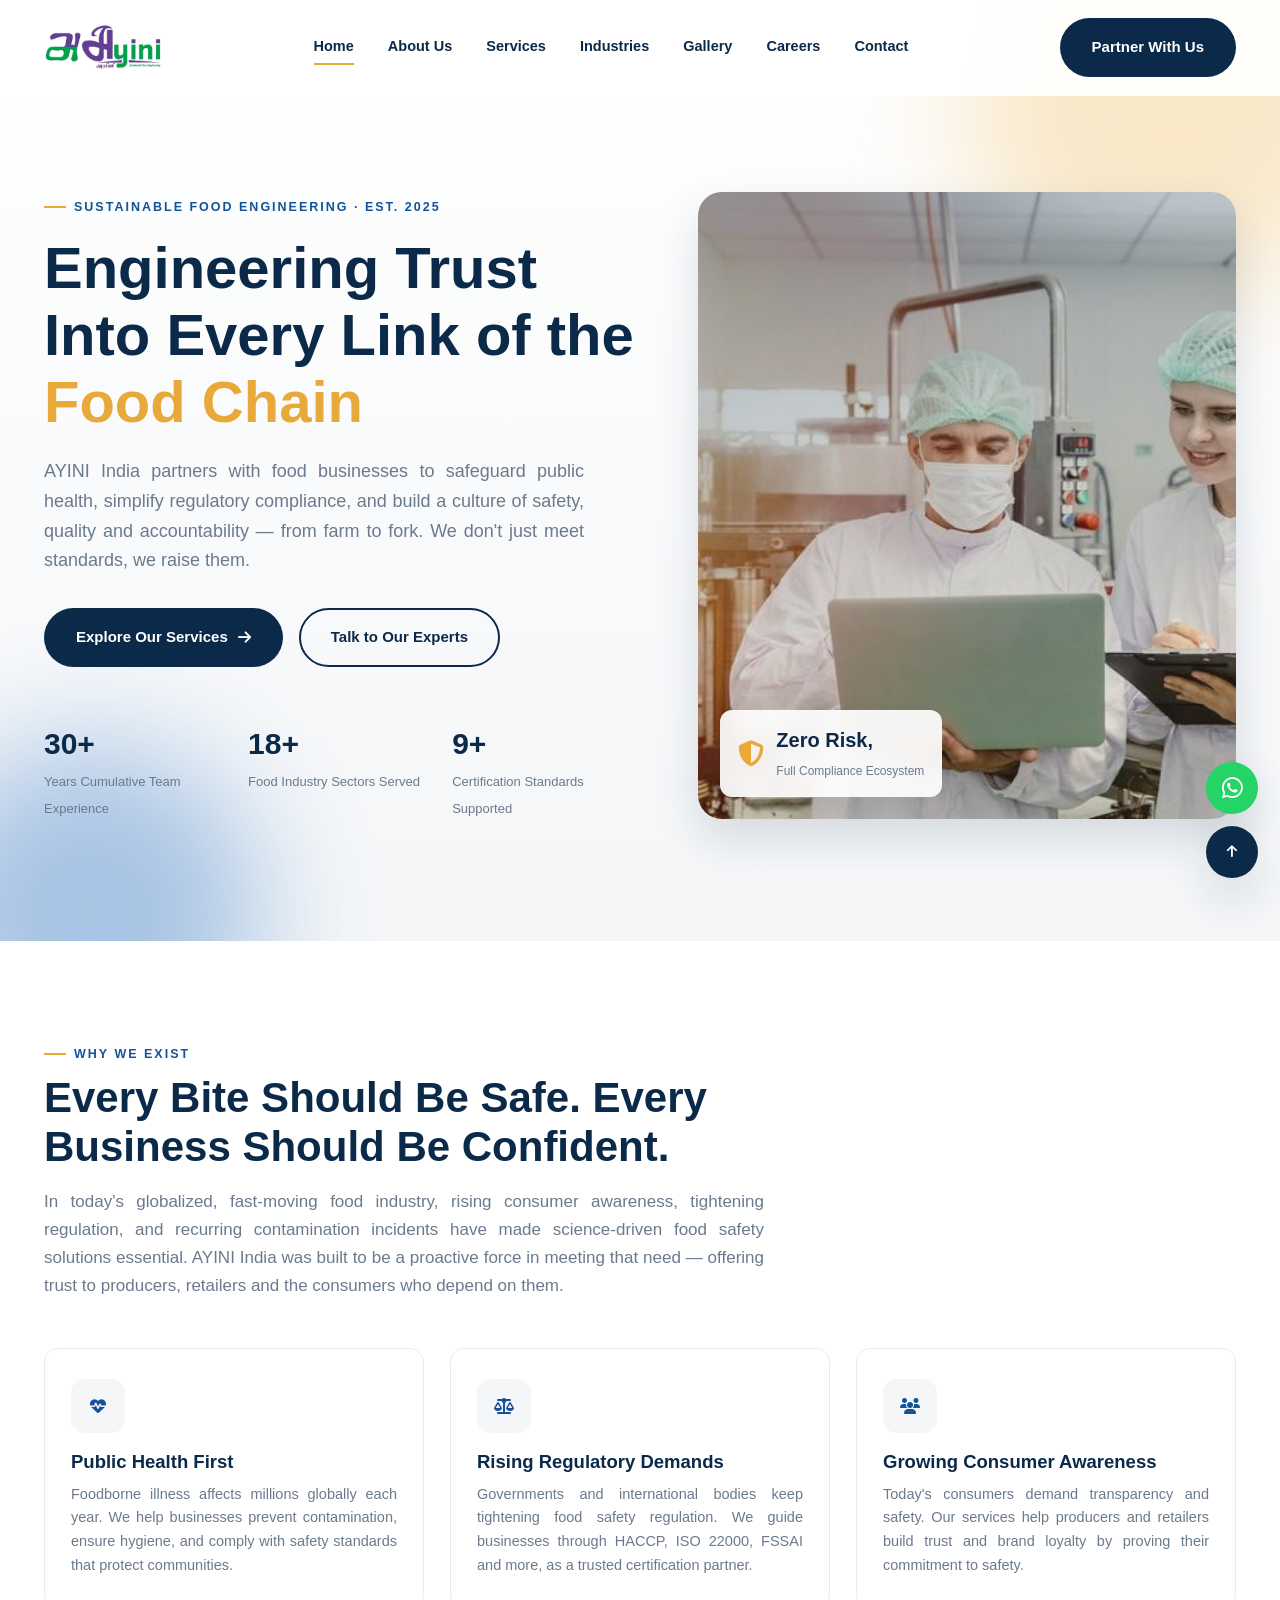
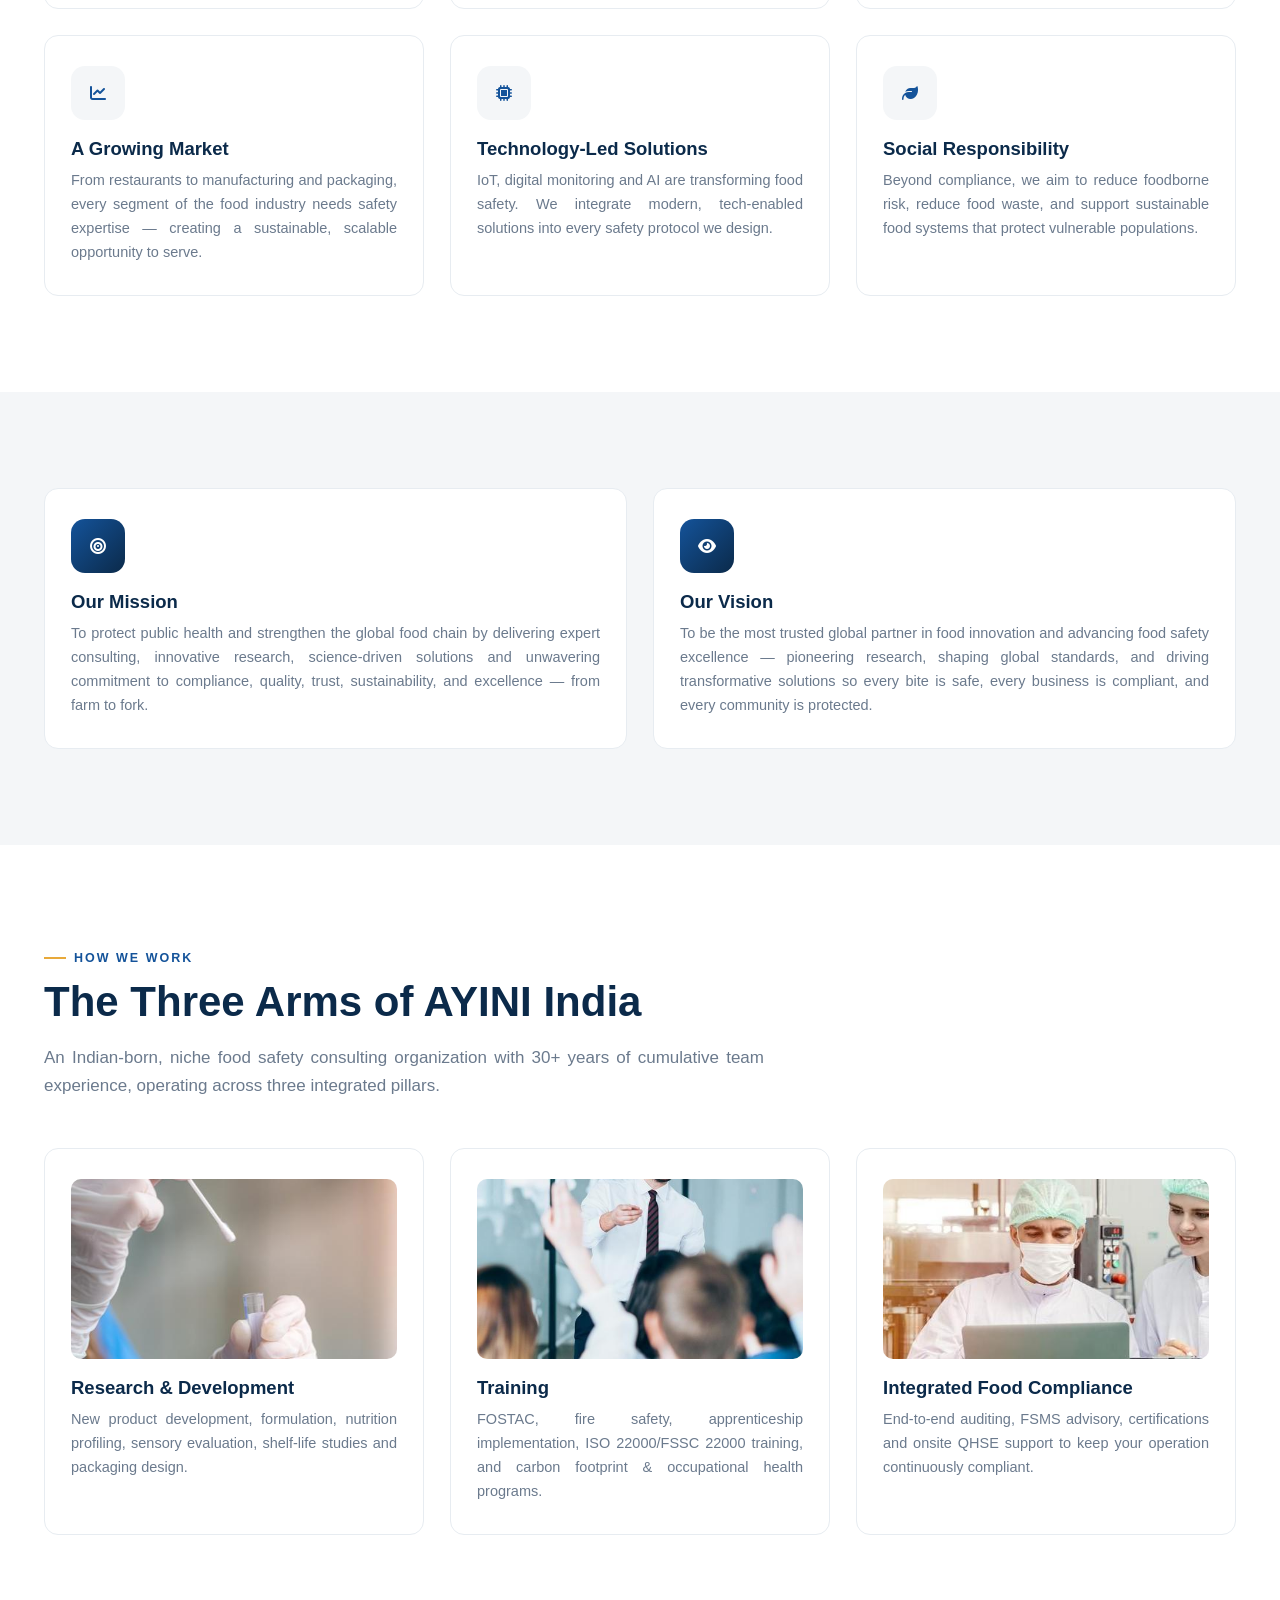
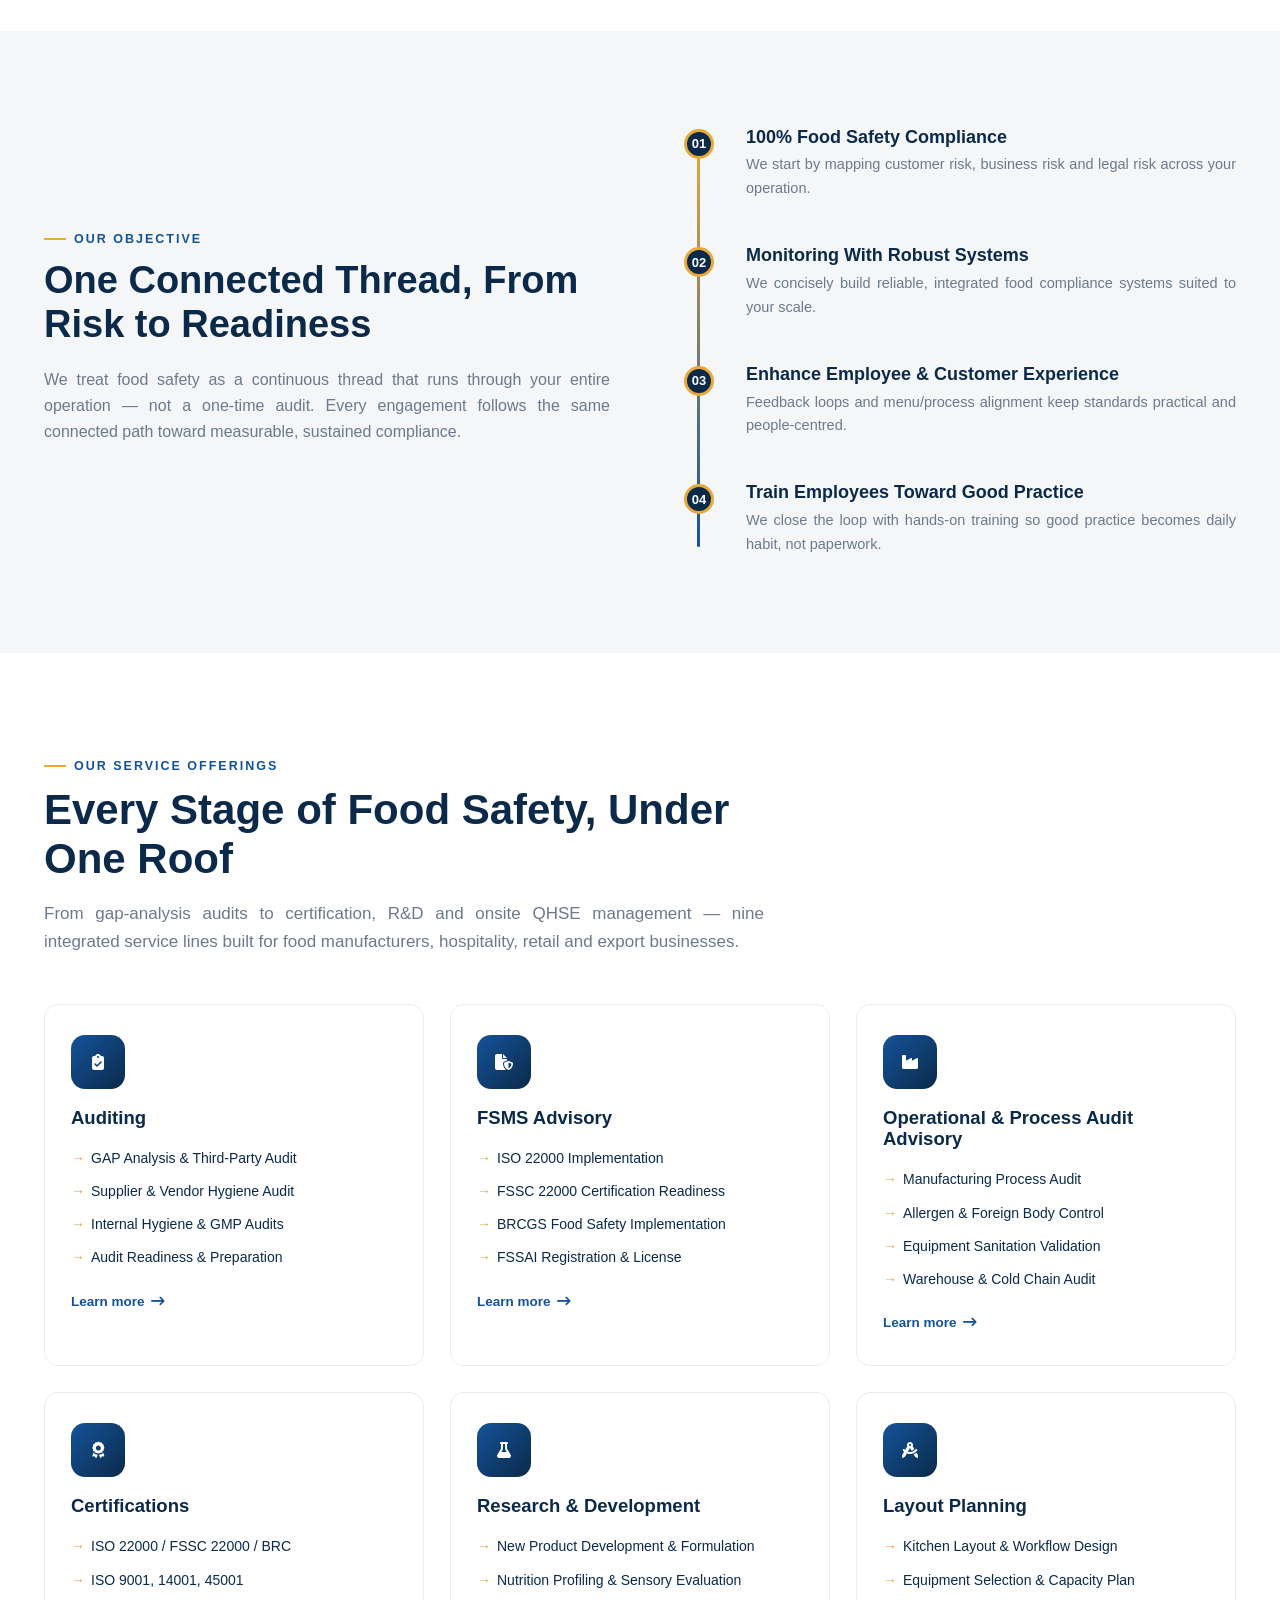
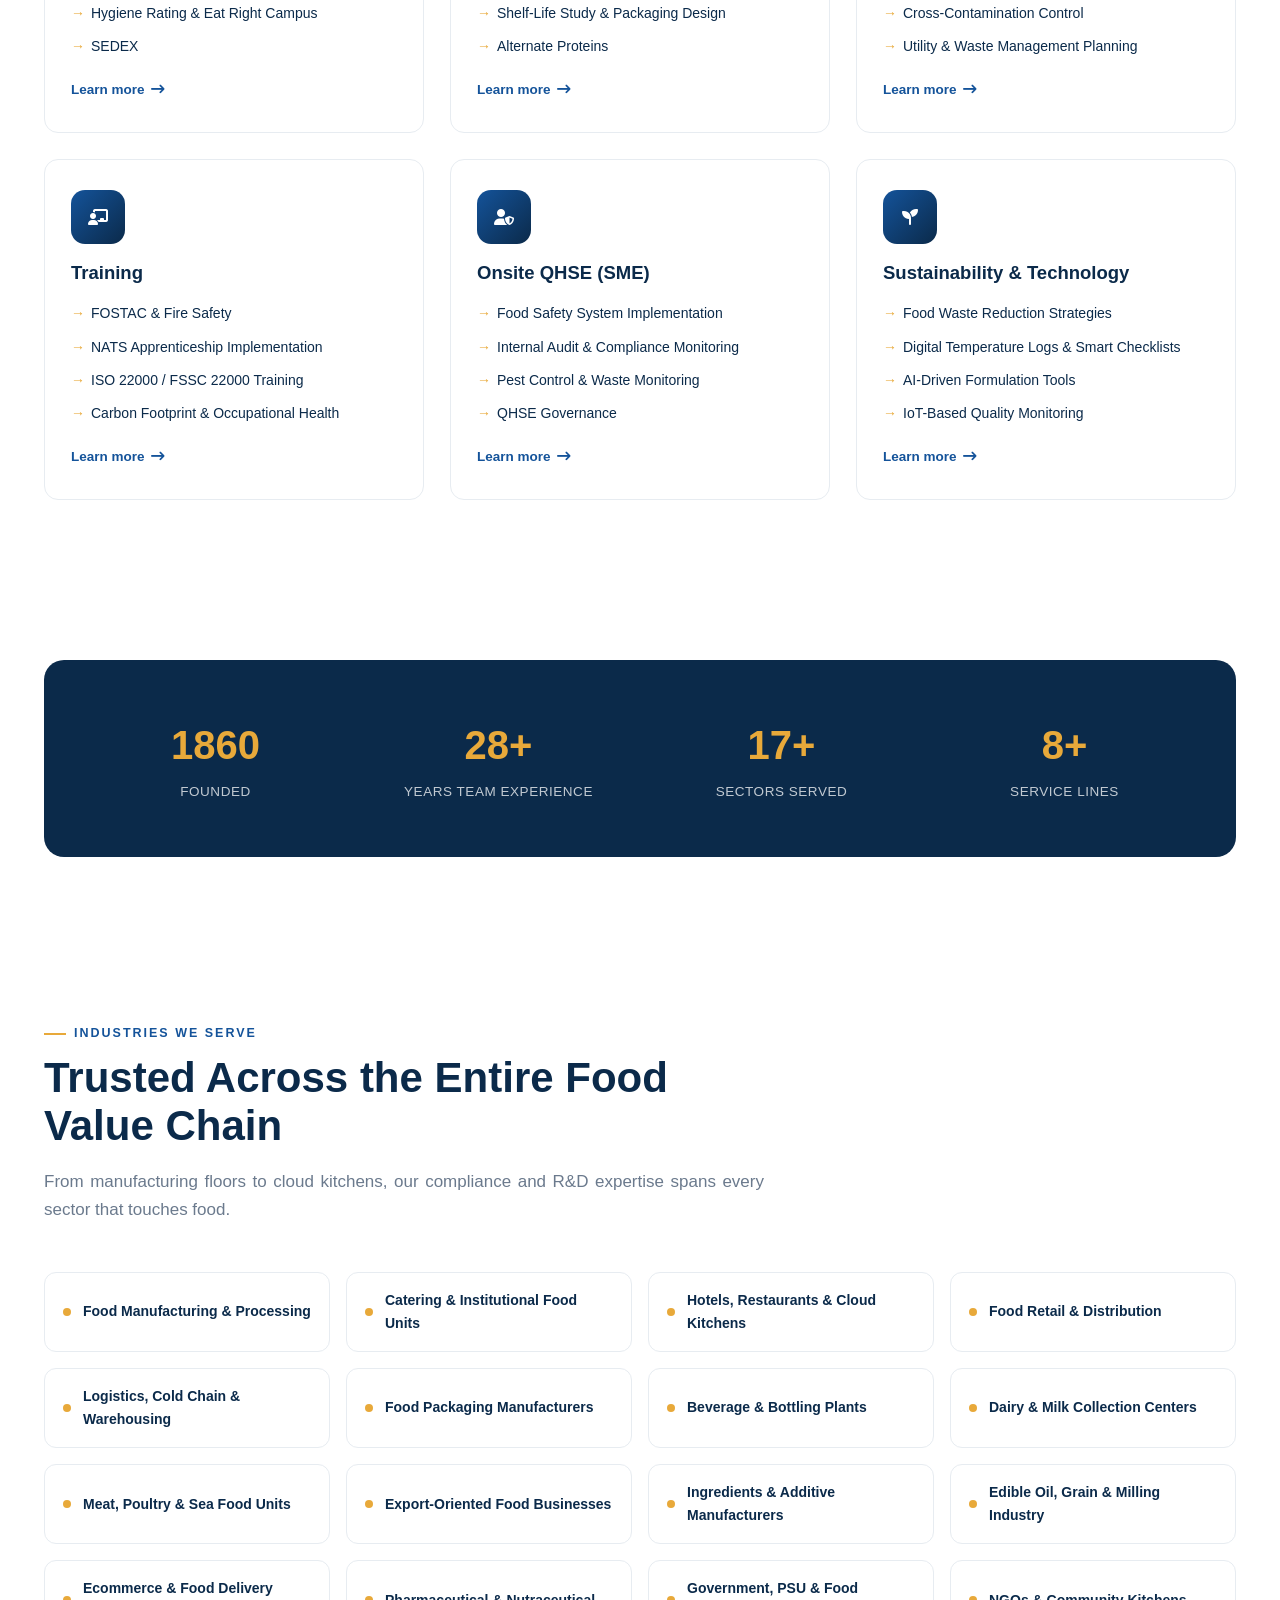
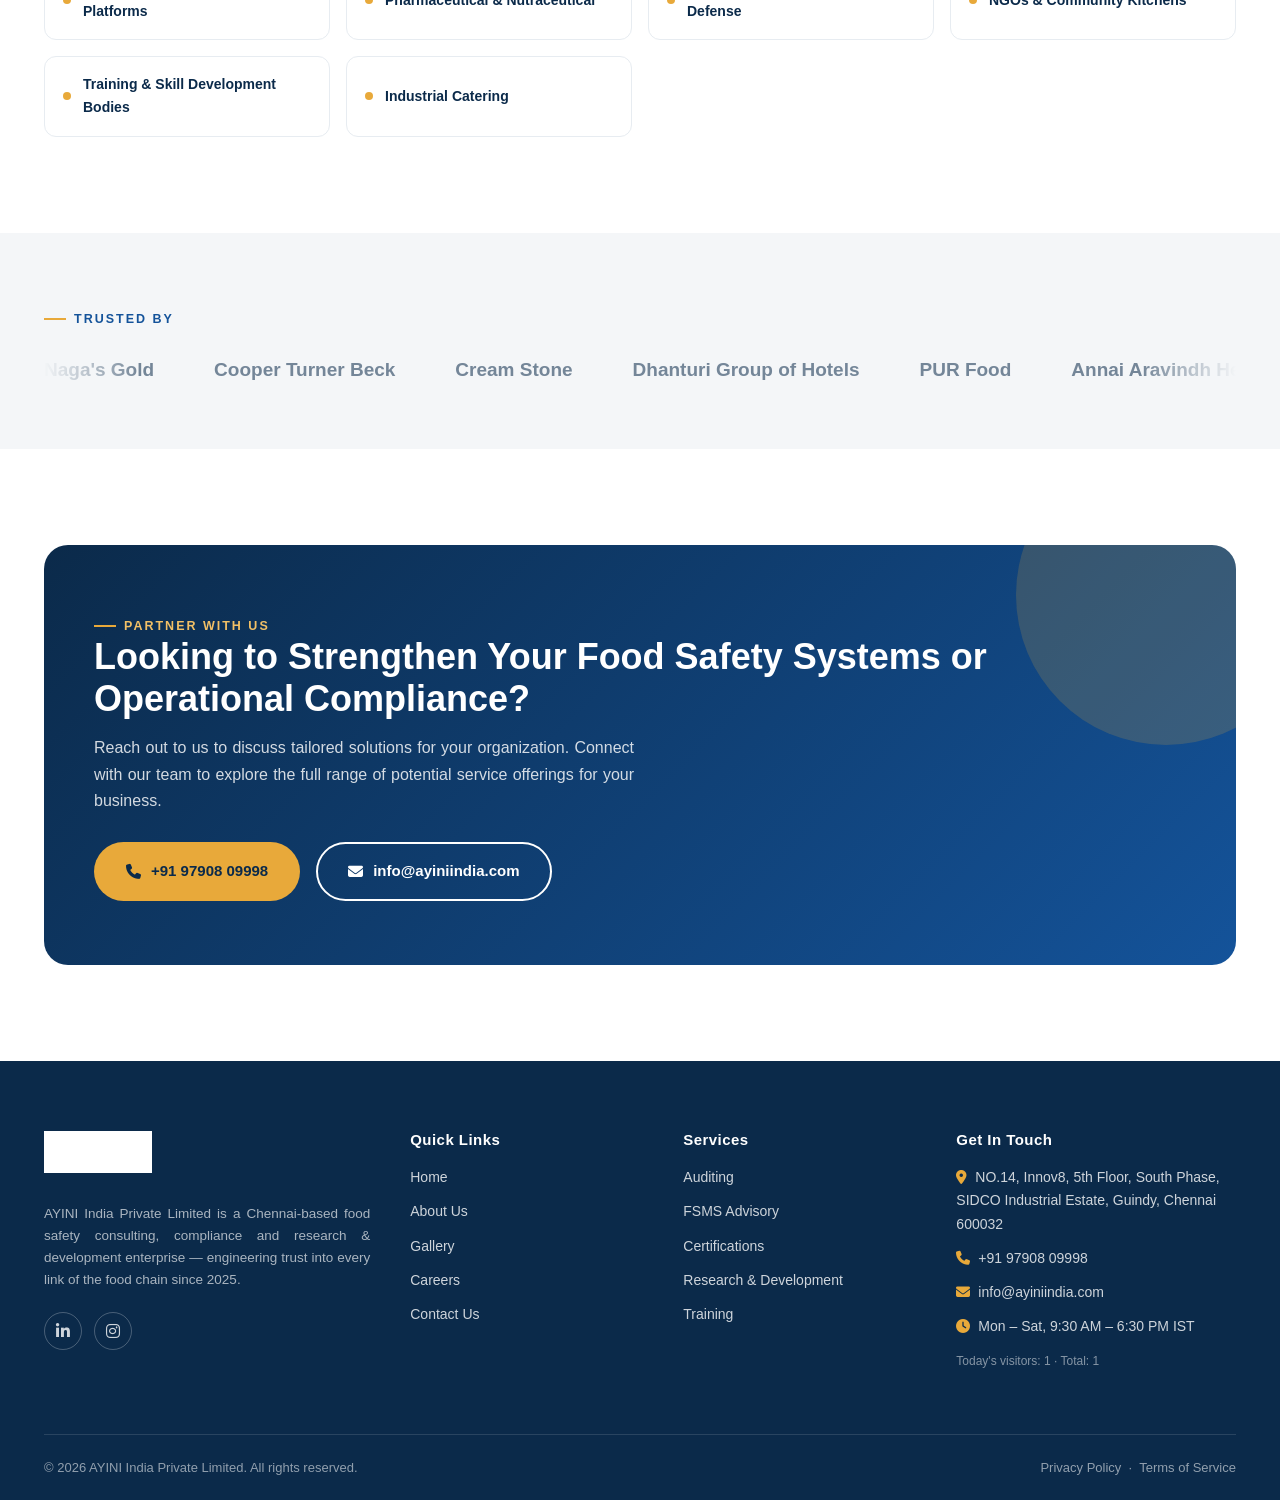
==== index.html @ 9e43098d "Add files via upload" ====
<!DOCTYPE html>
<html lang="en">
<head>
<meta charset="UTF-8">
<meta name="viewport" content="width=device-width, initial-scale=1.0">
<title>AYINI India | Food Safety Consulting, Compliance &amp; R&amp;D | Chennai</title>
<meta name="description" content="AYINI India Private Limited is a Chennai-based food safety consulting, compliance and research &amp; development enterprise offering audits, FSSAI/ISO 22000/FSSC 22000 advisory, training and R&amp;D across India.">
<meta name="keywords" content="food safety consultant India, food safety consulting Chennai, FSSAI consultant, ISO 22000, HACCP, food safety audit, food safety training, food compliance, food R&D consultancy">
<link rel="canonical" href="https://ayiniindia.com/">

<!-- Open Graph -->
<meta property="og:type" content="website">
<meta property="og:site_name" content="AYINI India">
<meta property="og:title" content="AYINI India | Food Safety Consulting, Compliance &amp; R&amp;D">
<meta property="og:description" content="Engineering trust into every link of the food chain — food safety consulting, compliance, certification support and R&amp;D from Chennai, India.">
<meta property="og:image" content="https://ayiniindia.com/assets/images/logo/ayini-logo.png">
<meta property="og:url" content="https://ayiniindia.com/">

<!-- Twitter -->
<meta name="twitter:card" content="summary_large_image">
<meta name="twitter:title" content="AYINI India | Food Safety Consulting, Compliance &amp; R&amp;D">
<meta name="twitter:description" content="Engineering trust into every link of the food chain — food safety consulting, compliance, certification support and R&amp;D from Chennai, India.">

<link rel="icon" type="image/png" sizes="32x32" href="assets/images/logo/ayini-icon.png">
<link rel="apple-touch-icon" href="favicon/favicon-180.png">
<link rel="manifest" href="manifest.json">

<link rel="preconnect" href="https://cdnjs.cloudflare.com">
<link rel="stylesheet" href="https://cdnjs.cloudflare.com/ajax/libs/font-awesome/6.5.1/css/all.min.css">
<link rel="stylesheet" href="assets/css/style.css">

<script type="application/ld+json">
{
  "@context": "https://schema.org",
  "@type": "Organization",
  "name": "AYINI India Private Limited",
  "url": "https://ayiniindia.com",
  "logo": "https://ayiniindia.com/assets/images/logo/ayini-logo.png",
  "description": "Food safety consulting, compliance and research & development enterprise.",
  "address": {
    "@type": "PostalAddress",
    "streetAddress": "NO.14, Innov8, 5th Floor, South Phase, SIDCO Industrial Estate, Guindy",
    "addressLocality": "Chennai",
    "addressRegion": "Tamil Nadu",
    "postalCode": "600032",
    "addressCountry": "IN"
  },
  "telephone": "+91-9790809998",
  "email": "info@ayiniindia.com",
  "sameAs": [
    "https://www.linkedin.com/company/ayini-india-private-limited/",
    "https://www.instagram.com/popular/ayini-india-private-limited/"
  ]
}
</script>
</head>
<body>

<!-- Loading Screen -->
<div id="loader" aria-hidden="true"><div class="mark"></div></div>

<!-- Header -->
<header id="site-header">
  <div class="container header-inner">
    <a href="index.html" class="logo-link" aria-label="AYINI India — Home">
      <img src="assets/images/logo/ayini-logo.png" alt="AYINI India — Sustainable Food Engineering">
    </a>
    <nav class="nav-desktop" aria-label="Primary">
      <a href="index.html" class="active">Home</a>
      <a href="pages/about.html">About Us</a>
      <a href="index.html#services">Services</a>
      <a href="index.html#industries">Industries</a>
      <a href="gallery/index.html">Gallery</a>
      <a href="pages/careers.html">Careers</a>
      <a href="pages/contact.html">Contact</a>
    </nav>
    <div class="header-cta">
      <a href="pages/contact.html" class="btn btn-primary">Partner With Us</a>
      <button class="nav-toggle" aria-label="Toggle menu" aria-expanded="false">
        <span></span><span></span><span></span>
      </button>
    </div>
  </div>
</header>

<main id="main-content">

<!-- HERO -->
<section id="hero">
  <div class="hero-bg-shape one"></div>
  <div class="hero-bg-shape two"></div>
  <div class="container hero-grid">
    <div class="hero-copy">
      <span class="eyebrow">Sustainable Food Engineering · Est. 2025</span>
      <h1>Engineering Trust Into Every Link of the <span class="accent">Food Chain</span></h1>
      <p class="lead justified">AYINI India partners with food businesses to safeguard public health, simplify regulatory compliance, and build a culture of safety, quality and accountability — from farm to fork. We don't just meet standards, we raise them.</p>
      <div class="hero-actions">
        <a href="#services" class="btn btn-primary">Explore Our Services <i class="fa-solid fa-arrow-right"></i></a>
        <a href="pages/contact.html" class="btn btn-outline">Talk to Our Experts</a>
      </div>
      <div class="hero-stats">
        <div class="hero-stat"><b data-count="30" data-suffix="+">0</b><span>Years Cumulative Team Experience</span></div>
        <div class="hero-stat"><b data-count="18" data-suffix="+">0</b><span>Food Industry Sectors Served</span></div>
        <div class="hero-stat"><b data-count="9" data-suffix="+">0</b><span>Certification Standards Supported</span></div>
      </div>
    </div>
    <div class="hero-visual reveal">
      <img src="assets/images/content/compliance-floor.jpg" alt="Food manufacturing team reviewing compliance data on the production floor">
      <div class="hero-badge">
        <i class="fa-solid fa-shield-halved" style="color:var(--gold-500);font-size:26px;"></i>
        <div><b>Zero Risk,</b><span>Full Compliance Ecosystem</span></div>
      </div>
    </div>
  </div>
</section>

<!-- WHY WE EXIST -->
<section class="section" id="why">
  <div class="container">
    <div class="section-head reveal">
      <span class="eyebrow">Why We Exist</span>
      <h2>Every Bite Should Be Safe. Every Business Should Be Confident.</h2>
      <p class="justified">In today's globalized, fast-moving food industry, rising consumer awareness, tightening regulation, and recurring contamination incidents have made science-driven food safety solutions essential. AYINI India was built to be a proactive force in meeting that need — offering trust to producers, retailers and the consumers who depend on them.</p>
    </div>
    <div class="grid grid-3 reveal-stagger reveal">
      <div class="card icon-card">
        <div class="icon-wrap"><i class="fa-solid fa-heart-pulse"></i></div>
        <h3>Public Health First</h3>
        <p>Foodborne illness affects millions globally each year. We help businesses prevent contamination, ensure hygiene, and comply with safety standards that protect communities.</p>
      </div>
      <div class="card icon-card">
        <div class="icon-wrap"><i class="fa-solid fa-scale-balanced"></i></div>
        <h3>Rising Regulatory Demands</h3>
        <p>Governments and international bodies keep tightening food safety regulation. We guide businesses through HACCP, ISO 22000, FSSAI and more, as a trusted certification partner.</p>
      </div>
      <div class="card icon-card">
        <div class="icon-wrap"><i class="fa-solid fa-users"></i></div>
        <h3>Growing Consumer Awareness</h3>
        <p>Today's consumers demand transparency and safety. Our services help producers and retailers build trust and brand loyalty by proving their commitment to safety.</p>
      </div>
      <div class="card icon-card">
        <div class="icon-wrap"><i class="fa-solid fa-chart-line"></i></div>
        <h3>A Growing Market</h3>
        <p>From restaurants to manufacturing and packaging, every segment of the food industry needs safety expertise — creating a sustainable, scalable opportunity to serve.</p>
      </div>
      <div class="card icon-card">
        <div class="icon-wrap"><i class="fa-solid fa-microchip"></i></div>
        <h3>Technology-Led Solutions</h3>
        <p>IoT, digital monitoring and AI are transforming food safety. We integrate modern, tech-enabled solutions into every safety protocol we design.</p>
      </div>
      <div class="card icon-card">
        <div class="icon-wrap"><i class="fa-solid fa-leaf"></i></div>
        <h3>Social Responsibility</h3>
        <p>Beyond compliance, we aim to reduce foodborne risk, reduce food waste, and support sustainable food systems that protect vulnerable populations.</p>
      </div>
    </div>
  </div>
</section>

<!-- MISSION / VISION -->
<section class="section section--grey">
  <div class="container">
    <div class="grid grid-2 reveal-stagger reveal">
      <div class="card">
        <div class="icon-wrap"><i class="fa-solid fa-bullseye"></i></div>
        <h3>Our Mission</h3>
        <p class="justified">To protect public health and strengthen the global food chain by delivering expert consulting, innovative research, science-driven solutions and unwavering commitment to compliance, quality, trust, sustainability, and excellence — from farm to fork.</p>
      </div>
      <div class="card">
        <div class="icon-wrap"><i class="fa-solid fa-eye"></i></div>
        <h3>Our Vision</h3>
        <p class="justified">To be the most trusted global partner in food innovation and advancing food safety excellence — pioneering research, shaping global standards, and driving transformative solutions so every bite is safe, every business is compliant, and every community is protected.</p>
      </div>
    </div>
  </div>
</section>

<!-- 3 ARMS -->
<section class="section" id="about-preview">
  <div class="container">
    <div class="section-head reveal">
      <span class="eyebrow">How We Work</span>
      <h2>The Three Arms of AYINI India</h2>
      <p>An Indian-born, niche food safety consulting organization with 30+ years of cumulative team experience, operating across three integrated pillars.</p>
    </div>
    <div class="grid grid-3 reveal-stagger reveal">
      <div class="card">
        <img src="assets/images/content/rnd-lab.jpg" alt="Laboratory research and food innovation testing" style="border-radius:10px;margin-bottom:18px;height:180px;object-fit:cover;width:100%;">
        <h3>Research &amp; Development</h3>
        <p>New product development, formulation, nutrition profiling, sensory evaluation, shelf-life studies and packaging design.</p>
      </div>
      <div class="card">
        <img src="assets/images/content/training.jpg" alt="Food safety training session for industry professionals" style="border-radius:10px;margin-bottom:18px;height:180px;object-fit:cover;width:100%;">
        <h3>Training</h3>
        <p>FOSTAC, fire safety, apprenticeship implementation, ISO 22000/FSSC 22000 training, and carbon footprint &amp; occupational health programs.</p>
      </div>
      <div class="card">
        <img src="assets/images/content/compliance-floor.jpg" alt="Integrated food compliance monitoring on the production floor" style="border-radius:10px;margin-bottom:18px;height:180px;object-fit:cover;width:100%;">
        <h3>Integrated Food Compliance</h3>
        <p>End-to-end auditing, FSMS advisory, certifications and onsite QHSE support to keep your operation continuously compliant.</p>
      </div>
    </div>
  </div>
</section>

<!-- OUR OBJECTIVE — Compliance Thread signature element -->
<section class="section section--grey">
  <div class="container">
    <div class="grid grid-2" style="align-items:center;gap:60px;">
      <div class="reveal">
        <span class="eyebrow">Our Objective</span>
        <h2 style="font-size:clamp(26px,3vw,38px);margin:10px 0 20px;">One Connected Thread, From Risk to Readiness</h2>
        <p class="justified" style="color:var(--grey-500);">We treat food safety as a continuous thread that runs through your entire operation — not a one-time audit. Every engagement follows the same connected path toward measurable, sustained compliance.</p>
      </div>
      <div class="thread-wrap reveal">
        <div class="thread-line"></div>
        <div class="thread-step">
          <div class="thread-dot">01</div>
          <h4>100% Food Safety Compliance</h4>
          <p>We start by mapping customer risk, business risk and legal risk across your operation.</p>
        </div>
        <div class="thread-step">
          <div class="thread-dot">02</div>
          <h4>Monitoring With Robust Systems</h4>
          <p>We concisely build reliable, integrated food compliance systems suited to your scale.</p>
        </div>
        <div class="thread-step">
          <div class="thread-dot">03</div>
          <h4>Enhance Employee &amp; Customer Experience</h4>
          <p>Feedback loops and menu/process alignment keep standards practical and people-centred.</p>
        </div>
        <div class="thread-step">
          <div class="thread-dot">04</div>
          <h4>Train Employees Toward Good Practice</h4>
          <p>We close the loop with hands-on training so good practice becomes daily habit, not paperwork.</p>
        </div>
      </div>
    </div>
  </div>
</section>

<!-- SERVICES -->
<section class="section" id="services">
  <div class="container">
    <div class="section-head reveal">
      <span class="eyebrow">Our Service Offerings</span>
      <h2>Every Stage of Food Safety, Under One Roof</h2>
      <p>From gap-analysis audits to certification, R&amp;D and onsite QHSE management — nine integrated service lines built for food manufacturers, hospitality, retail and export businesses.</p>
    </div>
    <div class="grid grid-3 reveal-stagger reveal">

      <div class="card">
        <div class="icon-wrap"><i class="fa-solid fa-clipboard-check"></i></div>
        <h3>Auditing</h3>
        <ul>
          <li>GAP Analysis &amp; Third-Party Audit</li>
          <li>Supplier &amp; Vendor Hygiene Audit</li>
          <li>Internal Hygiene &amp; GMP Audits</li>
          <li>Audit Readiness &amp; Preparation</li>
        </ul>
        <a class="card-link" href="pages/services/auditing.html">Learn more <i class="fa-solid fa-arrow-right-long"></i></a>
      </div>

      <div class="card">
        <div class="icon-wrap"><i class="fa-solid fa-file-shield"></i></div>
        <h3>FSMS Advisory</h3>
        <ul>
          <li>ISO 22000 Implementation</li>
          <li>FSSC 22000 Certification Readiness</li>
          <li>BRCGS Food Safety Implementation</li>
          <li>FSSAI Registration &amp; License</li>
        </ul>
        <a class="card-link" href="pages/services/fsms-advisory.html">Learn more <i class="fa-solid fa-arrow-right-long"></i></a>
      </div>

      <div class="card">
        <div class="icon-wrap"><i class="fa-solid fa-industry"></i></div>
        <h3>Operational &amp; Process Audit Advisory</h3>
        <ul>
          <li>Manufacturing Process Audit</li>
          <li>Allergen &amp; Foreign Body Control</li>
          <li>Equipment Sanitation Validation</li>
          <li>Warehouse &amp; Cold Chain Audit</li>
        </ul>
        <a class="card-link" href="pages/services/operational-audit.html">Learn more <i class="fa-solid fa-arrow-right-long"></i></a>
      </div>

      <div class="card">
        <div class="icon-wrap"><i class="fa-solid fa-award"></i></div>
        <h3>Certifications</h3>
        <ul>
          <li>ISO 22000 / FSSC 22000 / BRC</li>
          <li>ISO 9001, 14001, 45001</li>
          <li>Hygiene Rating &amp; Eat Right Campus</li>
          <li>SEDEX</li>
        </ul>
        <a class="card-link" href="pages/services/certifications.html">Learn more <i class="fa-solid fa-arrow-right-long"></i></a>
      </div>

      <div class="card">
        <div class="icon-wrap"><i class="fa-solid fa-flask"></i></div>
        <h3>Research &amp; Development</h3>
        <ul>
          <li>New Product Development &amp; Formulation</li>
          <li>Nutrition Profiling &amp; Sensory Evaluation</li>
          <li>Shelf-Life Study &amp; Packaging Design</li>
          <li>Alternate Proteins</li>
        </ul>
        <a class="card-link" href="pages/services/research-development.html">Learn more <i class="fa-solid fa-arrow-right-long"></i></a>
      </div>

      <div class="card">
        <div class="icon-wrap"><i class="fa-solid fa-drafting-compass"></i></div>
        <h3>Layout Planning</h3>
        <ul>
          <li>Kitchen Layout &amp; Workflow Design</li>
          <li>Equipment Selection &amp; Capacity Plan</li>
          <li>Cross-Contamination Control</li>
          <li>Utility &amp; Waste Management Planning</li>
        </ul>
        <a class="card-link" href="pages/services/layout-planning.html">Learn more <i class="fa-solid fa-arrow-right-long"></i></a>
      </div>

      <div class="card">
        <div class="icon-wrap"><i class="fa-solid fa-chalkboard-user"></i></div>
        <h3>Training</h3>
        <ul>
          <li>FOSTAC &amp; Fire Safety</li>
          <li>NATS Apprenticeship Implementation</li>
          <li>ISO 22000 / FSSC 22000 Training</li>
          <li>Carbon Footprint &amp; Occupational Health</li>
        </ul>
        <a class="card-link" href="pages/services/training.html">Learn more <i class="fa-solid fa-arrow-right-long"></i></a>
      </div>

      <div class="card">
        <div class="icon-wrap"><i class="fa-solid fa-user-shield"></i></div>
        <h3>Onsite QHSE (SME)</h3>
        <ul>
          <li>Food Safety System Implementation</li>
          <li>Internal Audit &amp; Compliance Monitoring</li>
          <li>Pest Control &amp; Waste Monitoring</li>
          <li>QHSE Governance</li>
        </ul>
        <a class="card-link" href="pages/services/onsite-qhse.html">Learn more <i class="fa-solid fa-arrow-right-long"></i></a>
      </div>

      <div class="card">
        <div class="icon-wrap"><i class="fa-solid fa-seedling"></i></div>
        <h3>Sustainability &amp; Technology</h3>
        <ul>
          <li>Food Waste Reduction Strategies</li>
          <li>Digital Temperature Logs &amp; Smart Checklists</li>
          <li>AI-Driven Formulation Tools</li>
          <li>IoT-Based Quality Monitoring</li>
        </ul>
        <a class="card-link" href="pages/services/sustainability-technology.html">Learn more <i class="fa-solid fa-arrow-right-long"></i></a>
      </div>

    </div>
  </div>
</section>

<!-- STATS STRIP -->
<section class="section--tight">
  <div class="container">
    <div class="stats-strip reveal">
      <div class="stats-grid">
        <div class="stat"><b data-count="2025">0</b><span>FOUNDED</span></div>
        <div class="stat"><b data-count="30" data-suffix="+">0</b><span>YEARS TEAM EXPERIENCE</span></div>
        <div class="stat"><b data-count="18" data-suffix="+">0</b><span>SECTORS SERVED</span></div>
        <div class="stat"><b data-count="9" data-suffix="+">0</b><span>SERVICE LINES</span></div>
      </div>
    </div>
  </div>
</section>

<!-- INDUSTRIES / SECTORS -->
<section class="section" id="industries">
  <div class="container">
    <div class="section-head reveal">
      <span class="eyebrow">Industries We Serve</span>
      <h2>Trusted Across the Entire Food Value Chain</h2>
      <p>From manufacturing floors to cloud kitchens, our compliance and R&amp;D expertise spans every sector that touches food.</p>
    </div>
    <div class="grid grid-4 reveal-stagger reveal" style="gap:16px;">
      <div class="sector-chip"><span class="dot"></span>Food Manufacturing &amp; Processing</div>
      <div class="sector-chip"><span class="dot"></span>Catering &amp; Institutional Food Units</div>
      <div class="sector-chip"><span class="dot"></span>Hotels, Restaurants &amp; Cloud Kitchens</div>
      <div class="sector-chip"><span class="dot"></span>Food Retail &amp; Distribution</div>
      <div class="sector-chip"><span class="dot"></span>Logistics, Cold Chain &amp; Warehousing</div>
      <div class="sector-chip"><span class="dot"></span>Food Packaging Manufacturers</div>
      <div class="sector-chip"><span class="dot"></span>Beverage &amp; Bottling Plants</div>
      <div class="sector-chip"><span class="dot"></span>Dairy &amp; Milk Collection Centers</div>
      <div class="sector-chip"><span class="dot"></span>Meat, Poultry &amp; Sea Food Units</div>
      <div class="sector-chip"><span class="dot"></span>Export-Oriented Food Businesses</div>
      <div class="sector-chip"><span class="dot"></span>Ingredients &amp; Additive Manufacturers</div>
      <div class="sector-chip"><span class="dot"></span>Edible Oil, Grain &amp; Milling Industry</div>
      <div class="sector-chip"><span class="dot"></span>Ecommerce &amp; Food Delivery Platforms</div>
      <div class="sector-chip"><span class="dot"></span>Pharmaceutical &amp; Nutraceutical</div>
      <div class="sector-chip"><span class="dot"></span>Government, PSU &amp; Food Defense</div>
      <div class="sector-chip"><span class="dot"></span>NGOs &amp; Community Kitchens</div>
      <div class="sector-chip"><span class="dot"></span>Training &amp; Skill Development Bodies</div>
      <div class="sector-chip"><span class="dot"></span>Industrial Catering</div>
    </div>
  </div>
</section>

<!-- CLIENTELE (text marquee — no third-party logo graphics reproduced) -->
<section class="section--tight section--grey">
  <div class="container">
    <p class="eyebrow reveal" style="margin-bottom:24px;">Trusted By</p>
    <div class="marquee reveal">
      <div class="marquee-track">
        <span>Naga's Gold</span><span>Cooper Turner Beck</span><span>Cream Stone</span><span>Dhanturi Group of Hotels</span><span>PUR Food</span><span>Annai Aravindh Herbals</span><span>The Park Hyderabad</span><span>DoubleTree by Hilton</span><span>Le Méridien Hyderabad</span><span>Elior</span><span>Shrikhas Food Zone</span><span>La Vie En Rose Café &amp; Bistro</span><span>Vethaa Milk</span><span>Arjun Hospitality Services</span><span>Sri Kumaran Sweets</span><span>Steerzman Quality Solutions</span><span>Paradise</span>
        <!-- duplicate for seamless loop -->
        <span>Naga's Gold</span><span>Cooper Turner Beck</span><span>Cream Stone</span><span>Dhanturi Group of Hotels</span><span>PUR Food</span><span>Annai Aravindh Herbals</span><span>The Park Hyderabad</span><span>DoubleTree by Hilton</span><span>Le Méridien Hyderabad</span><span>Elior</span><span>Shrikhas Food Zone</span><span>La Vie En Rose Café &amp; Bistro</span><span>Vethaa Milk</span><span>Arjun Hospitality Services</span><span>Sri Kumaran Sweets</span><span>Steerzman Quality Solutions</span><span>Paradise</span>
      </div>
    </div>
  </div>
</section>

<!-- CONTACT CTA -->
<section class="section" id="contact">
  <div class="container">
    <div class="contact-cta reveal">
      <span class="eyebrow" style="color:var(--gold-400);">Partner With Us</span>
      <h2>Looking to Strengthen Your Food Safety Systems or Operational Compliance?</h2>
      <p class="justified">Reach out to us to discuss tailored solutions for your organization. Connect with our team to explore the full range of potential service offerings for your business.</p>
      <div class="hero-actions">
        <a href="tel:+919790809998" class="btn btn-gold"><i class="fa-solid fa-phone"></i> +91 97908 09998</a>
        <a href="mailto:info@ayiniindia.com" class="btn btn-outline" style="border-color:#fff;color:#fff;"><i class="fa-solid fa-envelope"></i> info@ayiniindia.com</a>
      </div>
    </div>
  </div>
</section>

</main>

<!-- FOOTER -->
<footer>
  <div class="container">
    <div class="footer-grid">
      <div>
        <a href="index.html" class="logo-link"><img src="assets/images/logo/ayini-logo.png" alt="AYINI India"></a>
        <p class="about justified">AYINI India Private Limited is a Chennai-based food safety consulting, compliance and research &amp; development enterprise — engineering trust into every link of the food chain since 2025.</p>
        <div class="social-row">
          <a href="https://www.linkedin.com/company/ayini-india-private-limited/" target="_blank" rel="noopener" aria-label="AYINI India on LinkedIn"><i class="fa-brands fa-linkedin-in"></i></a>
          <a href="https://www.instagram.com/popular/ayini-india-private-limited/" target="_blank" rel="noopener" aria-label="AYINI India on Instagram"><i class="fa-brands fa-instagram"></i></a>
        </div>
      </div>
      <div>
        <h4>Quick Links</h4>
        <ul>
          <li><a href="index.html">Home</a></li>
          <li><a href="pages/about.html">About Us</a></li>
          <li><a href="gallery/index.html">Gallery</a></li>
          <li><a href="pages/careers.html">Careers</a></li>
          <li><a href="pages/contact.html">Contact Us</a></li>
        </ul>
      </div>
      <div>
        <h4>Services</h4>
        <ul>
          <li><a href="pages/services/auditing.html">Auditing</a></li>
          <li><a href="pages/services/fsms-advisory.html">FSMS Advisory</a></li>
          <li><a href="pages/services/certifications.html">Certifications</a></li>
          <li><a href="pages/services/research-development.html">Research &amp; Development</a></li>
          <li><a href="pages/services/training.html">Training</a></li>
        </ul>
      </div>
      <div>
        <h4>Get In Touch</h4>
        <ul>
          <li><i class="fa-solid fa-location-dot" style="color:var(--gold-500);margin-right:8px;"></i>NO.14, Innov8, 5th Floor, South Phase, SIDCO Industrial Estate, Guindy, Chennai 600032</li>
          <li><i class="fa-solid fa-phone" style="color:var(--gold-500);margin-right:8px;"></i><a href="tel:+919790809998">+91 97908 09998</a></li>
          <li><i class="fa-solid fa-envelope" style="color:var(--gold-500);margin-right:8px;"></i><a href="mailto:info@ayiniindia.com">info@ayiniindia.com</a></li>
          <li><i class="fa-solid fa-clock" style="color:var(--gold-500);margin-right:8px;"></i>Mon – Sat, 9:30 AM – 6:30 PM IST</li>
        </ul>
        <p style="font-size:12px;color:rgba(255,255,255,.5);margin-top:14px;">
          Today's visitors: <span id="visitor-today">–</span> · Total: <span id="visitor-total">–</span>
        </p>
      </div>
    </div>
    <div class="footer-bottom">
      <span>&copy; <span id="current-year"></span> AYINI India Private Limited. All rights reserved.</span>
      <span>
        <a href="pages/privacy-policy.html">Privacy Policy</a> &nbsp;·&nbsp;
        <a href="pages/terms.html">Terms of Service</a>
      </span>
    </div>
  </div>
</footer>

<!-- Floating buttons -->
<div class="float-btns">
  <a class="float-btn whatsapp" href="https://wa.me/919790809998" target="_blank" rel="noopener" aria-label="Chat on WhatsApp"><i class="fa-brands fa-whatsapp" style="font-size:24px;"></i></a>
  <button class="float-btn totop" aria-label="Back to top"><i class="fa-solid fa-arrow-up"></i></button>
</div>

<script src="assets/js/main.js"></script>
</body>
</html>
---- assets/css/style.css ----
/* ==========================================================================
   AYINI India — Design Tokens
   ========================================================================== */
:root {
  --navy-900: #0B2A4A;
  --navy-700: #123A63;
  --royal-600: #14539A;
  --royal-500: #1A66BD;
  --white: #FFFFFF;
  --grey-100: #F4F6F8;
  --grey-200: #E7ECF1;
  --grey-500: #6B7A8D;
  --gold-500: #E8A93A;
  --gold-400: #F2C066;
  --orange-400: #F0824D;

  --font-base: Calibri, "Segoe UI", Arial, sans-serif;

  --shadow-soft: 0 10px 30px rgba(11, 42, 74, 0.08);
  --shadow-lift: 0 20px 45px rgba(11, 42, 74, 0.14);
  --radius-card: 14px;
  --container: 1240px;
}

* { box-sizing: border-box; }
html { scroll-behavior: smooth; }

body {
  margin: 0;
  font-family: var(--font-base);
  color: var(--navy-900);
  background: var(--white);
  line-height: 1.65;
  -webkit-font-smoothing: antialiased;
}

@media (prefers-reduced-motion: reduce) {
  html { scroll-behavior: auto; }
  *, *::before, *::after { animation-duration: 0.001ms !important; animation-iteration-count: 1 !important; transition-duration: 0.001ms !important; }
}

.container { max-width: var(--container); margin: 0 auto; padding: 0 24px; }

p, .justified { text-align: justify; text-justify: inter-word; }

a { color: inherit; text-decoration: none; }
ul { list-style: none; margin: 0; padding: 0; }
img { max-width: 100%; display: block; }

h1, h2, h3, h4 { margin: 0; font-weight: 700; line-height: 1.15; }

.eyebrow {
  display: inline-flex; align-items: center; gap: 8px;
  font-size: 12.5px; font-weight: 700; letter-spacing: 0.16em; text-transform: uppercase;
  color: var(--royal-600);
}
.eyebrow::before { content: ""; width: 22px; height: 2px; background: var(--gold-500); display: inline-block; }

.section { padding: 96px 0; }
.section--tight { padding: 64px 0; }
.section--grey { background: var(--grey-100); }

.section-head { max-width: 720px; margin-bottom: 48px; }
.section-head h2 { font-size: clamp(28px, 3.4vw, 42px); margin: 10px 0 16px; }
.section-head p { color: var(--grey-500); font-size: 17px; }

.btn {
  display: inline-flex; align-items: center; justify-content: center; gap: 10px;
  padding: 15px 30px; border-radius: 999px; font-weight: 700; font-size: 15px;
  cursor: pointer; border: 2px solid transparent; transition: transform .25s ease, box-shadow .25s ease, background .25s ease, color .25s ease;
  position: relative; overflow: hidden;
}
.btn-primary { background: var(--navy-900); color: var(--white); }
.btn-primary:hover { transform: translateY(-2px); box-shadow: var(--shadow-lift); background: var(--royal-600); }
.btn-outline { border-color: var(--navy-900); color: var(--navy-900); background: transparent; }
.btn-outline:hover { background: var(--navy-900); color: var(--white); transform: translateY(-2px); }
.btn-gold { background: var(--gold-500); color: var(--navy-900); }
.btn-gold:hover { background: var(--orange-400); transform: translateY(-2px); box-shadow: var(--shadow-lift); }

/* Ripple */
.btn .ripple { position: absolute; border-radius: 50%; background: rgba(255,255,255,0.5); transform: scale(0); animation: ripple .6s ease-out; pointer-events: none; }
@keyframes ripple { to { transform: scale(4); opacity: 0; } }

/* ==========================================================================
   Loading Screen
   ========================================================================== */
#loader {
  position: fixed; inset: 0; background: var(--navy-900); z-index: 9999;
  display: flex; align-items: center; justify-content: center;
  transition: opacity .6s ease, visibility .6s ease;
}
#loader.hide { opacity: 0; visibility: hidden; }
#loader .mark { width: 64px; height: 64px; border: 3px solid rgba(255,255,255,.25); border-top-color: var(--gold-500); border-radius: 50%; animation: spin 0.9s linear infinite; }
@keyframes spin { to { transform: rotate(360deg); } }

/* ==========================================================================
   Header
   ========================================================================== */
#site-header {
  position: fixed; top: 0; left: 0; right: 0; z-index: 500;
  background: rgba(255,255,255,0.92); backdrop-filter: blur(10px);
  border-bottom: 1px solid transparent;
  transition: box-shadow .3s ease, border-color .3s ease, padding .3s ease;
}
#site-header.scrolled { box-shadow: 0 4px 24px rgba(11,42,74,.08); border-color: var(--grey-200); }
.header-inner { display: flex; align-items: center; justify-content: space-between; padding: 18px 24px; transition: padding .3s ease; }
#site-header.scrolled .header-inner { padding: 10px 24px; }

.logo-link { display: flex; align-items: center; gap: 10px; }
.logo-link img { height: 46px; width: auto; transition: height .3s ease, transform .3s ease; }
#site-header.scrolled .logo-link img { height: 36px; }
.logo-link:hover img { transform: scale(1.04); }

.nav-desktop { display: flex; align-items: center; gap: 34px; }
.nav-desktop a {
  font-size: 14.5px; font-weight: 600; color: var(--navy-900); position: relative; padding: 6px 0;
}
.nav-desktop a::after {
  content: ""; position: absolute; left: 0; bottom: 0; width: 0; height: 2px; background: var(--gold-500);
  transition: width .25s ease;
}
.nav-desktop a:hover::after, .nav-desktop a.active::after { width: 100%; }

.header-cta { display: flex; align-items: center; gap: 16px; }
.nav-toggle { display: none; background: none; border: none; cursor: pointer; padding: 8px; }
.nav-toggle span { display: block; width: 24px; height: 2px; background: var(--navy-900); margin: 5px 0; transition: transform .3s ease, opacity .3s ease; }

@media (max-width: 940px) {
  .nav-desktop { position: fixed; top: 0; right: -100%; height: 100vh; width: min(320px, 82vw);
    background: var(--white); flex-direction: column; justify-content: center; gap: 26px;
    box-shadow: -12px 0 40px rgba(0,0,0,.12); transition: right .35s ease; padding: 40px; }
  .nav-desktop.open { right: 0; }
  .nav-toggle { display: block; }
  .header-cta .btn-primary { display: none; }
}

/* ==========================================================================
   Hero
   ========================================================================== */
#hero {
  position: relative; padding: 190px 0 120px; overflow: hidden;
  background: linear-gradient(180deg, #FFFFFF 0%, var(--grey-100) 100%);
}
.hero-bg-shape {
  position: absolute; border-radius: 50%; filter: blur(60px); opacity: .35; z-index: 0;
  animation: float 10s ease-in-out infinite;
}
.hero-bg-shape.one { width: 420px; height: 420px; background: var(--gold-400); top: -120px; right: -100px; }
.hero-bg-shape.two { width: 340px; height: 340px; background: var(--royal-500); bottom: -140px; left: -80px; animation-delay: 2s; }
@keyframes float { 0%,100% { transform: translateY(0) } 50% { transform: translateY(-24px) } }

.hero-grid { position: relative; z-index: 1; display: grid; grid-template-columns: 1.05fr 0.95fr; gap: 60px; align-items: center; }
@media (max-width: 940px) { .hero-grid { grid-template-columns: 1fr; } }

.hero-copy h1 {
  font-size: clamp(34px, 5vw, 58px); margin: 18px 0 22px; color: var(--navy-900);
  opacity: 0; transform: translateY(18px); animation: fadeUp .8s ease .15s forwards;
}
.hero-copy h1 .accent { color: var(--gold-500); }
.hero-copy p.lead {
  font-size: 18px; color: var(--grey-500); max-width: 540px; margin-bottom: 32px;
  opacity: 0; transform: translateY(18px); animation: fadeUp .8s ease .35s forwards;
}
.hero-actions { display: flex; gap: 16px; flex-wrap: wrap; opacity: 0; transform: translateY(18px); animation: fadeUp .8s ease .5s forwards; }
@keyframes fadeUp { to { opacity: 1; transform: translateY(0); } }

.hero-stats { display: grid; grid-template-columns: repeat(3, 1fr); gap: 18px; margin-top: 52px;
  opacity: 0; transform: translateY(18px); animation: fadeUp .8s ease .65s forwards; }
.hero-stat b { display: block; font-size: 30px; color: var(--navy-900); }
.hero-stat span { font-size: 13px; color: var(--grey-500); }

.hero-visual {
  position: relative; border-radius: 24px; overflow: hidden; box-shadow: var(--shadow-lift);
  opacity: 0; animation: fadeIn 1s ease .4s forwards;
}
@keyframes fadeIn { to { opacity: 1; } }
.hero-visual img { width: 100%; height: 100%; object-fit: cover; transition: transform 6s ease; }
.hero-visual:hover img { transform: scale(1.08); }
.hero-visual::after {
  content: ""; position: absolute; inset: 0;
  background: linear-gradient(160deg, rgba(11,42,74,.35), rgba(232,169,58,.12));
}
.hero-badge {
  position: absolute; bottom: 22px; left: 22px; z-index: 2;
  background: rgba(255,255,255,.92); backdrop-filter: blur(8px);
  padding: 14px 18px; border-radius: 12px; box-shadow: var(--shadow-soft);
  display: flex; align-items: center; gap: 12px;
}
.hero-badge b { display: block; font-size: 20px; color: var(--navy-900); }
.hero-badge span { font-size: 12px; color: var(--grey-500); }

/* ==========================================================================
   Reveal on scroll
   ========================================================================== */
.reveal { opacity: 0; transform: translateY(28px); transition: opacity .7s ease, transform .7s ease; }
.reveal.in { opacity: 1; transform: translateY(0); }
.reveal-stagger.in > * { transition-delay: calc(var(--i, 0) * 90ms); }

/* ==========================================================================
   Cards / Grids
   ========================================================================== */
.grid { display: grid; gap: 26px; }
.grid-3 { grid-template-columns: repeat(3, 1fr); }
.grid-4 { grid-template-columns: repeat(4, 1fr); }
.grid-2 { grid-template-columns: repeat(2, 1fr); }
@media (max-width: 940px) { .grid-3, .grid-4 { grid-template-columns: repeat(2,1fr); } }
@media (max-width: 640px) { .grid-3, .grid-4, .grid-2 { grid-template-columns: 1fr; } }

.card {
  background: var(--white); border: 1px solid var(--grey-200); border-radius: var(--radius-card);
  padding: 30px 26px; transition: transform .3s ease, box-shadow .3s ease, border-color .3s ease;
}
.card:hover { transform: translateY(-6px); box-shadow: var(--shadow-lift); border-color: transparent; }
.card .icon-wrap {
  width: 54px; height: 54px; border-radius: 14px; display: flex; align-items: center; justify-content: center;
  background: linear-gradient(135deg, var(--royal-600), var(--navy-900)); color: var(--white); margin-bottom: 18px;
}
.card h3 { font-size: 18.5px; margin-bottom: 10px; }
.card p { color: var(--grey-500); font-size: 14.5px; margin: 0; }
.card ul { margin-top: 14px; }
.card ul li { font-size: 14px; color: var(--navy-900); padding: 5px 0 5px 20px; position: relative; }
.card ul li::before { content: "→"; position: absolute; left: 0; color: var(--gold-500); font-weight: 700; }
.card a.card-link { display: inline-flex; align-items: center; gap: 6px; margin-top: 16px; font-weight: 700; font-size: 13.5px; color: var(--royal-600); }
.card a.card-link:hover { color: var(--orange-400); }

/* Why-choose icon cards */
.icon-card { text-align: left; }
.icon-card .icon-wrap { background: var(--grey-100); color: var(--royal-600); }

/* ==========================================================================
   Compliance Thread — signature timeline element
   ========================================================================== */
.thread-wrap { position: relative; }
.thread-line {
  position: absolute; left: 27px; top: 10px; bottom: 10px; width: 3px;
  background: var(--grey-200); border-radius: 3px; overflow: hidden;
}
.thread-line::before {
  content: ""; position: absolute; left: 0; top: 0; width: 100%; height: 0%;
  background: linear-gradient(180deg, var(--gold-500), var(--royal-600));
  transition: height 1.4s cubic-bezier(.22,1,.36,1);
}
.thread-wrap.in .thread-line::before { height: 100%; }

.thread-step { position: relative; padding: 0 0 44px 76px; }
.thread-step:last-child { padding-bottom: 0; }
.thread-dot {
  position: absolute; left: 14px; top: 2px; width: 30px; height: 30px; border-radius: 50%;
  background: var(--white); border: 3px solid var(--grey-200); display: flex; align-items: center; justify-content: center;
  font-size: 13px; font-weight: 800; color: var(--grey-500); transition: all .5s ease .2s;
  z-index: 1;
}
.thread-wrap.in .thread-step:nth-child(1) .thread-dot { transition-delay: .15s; }
.thread-wrap.in .thread-step:nth-child(2) .thread-dot { transition-delay: .55s; }
.thread-wrap.in .thread-step:nth-child(3) .thread-dot { transition-delay: .95s; }
.thread-wrap.in .thread-step:nth-child(4) .thread-dot { transition-delay: 1.35s; }
.thread-wrap.in .thread-dot { background: var(--navy-900); border-color: var(--gold-500); color: var(--white); }
.thread-step h4 { font-size: 18px; margin-bottom: 6px; }
.thread-step p { color: var(--grey-500); font-size: 14.5px; margin: 0; }

/* ==========================================================================
   Stats / counters
   ========================================================================== */
.stats-strip { background: var(--navy-900); color: var(--white); border-radius: 20px; padding: 52px 40px; }
.stats-grid { display: grid; grid-template-columns: repeat(4, 1fr); gap: 20px; text-align: center; }
@media (max-width: 800px) { .stats-grid { grid-template-columns: repeat(2,1fr); } }
.stat b { display: block; font-size: 40px; color: var(--gold-500); font-weight: 800; }
.stat span { font-size: 13.5px; color: rgba(255,255,255,.75); letter-spacing: .04em; }

/* ==========================================================================
   Sectors marquee / chips
   ========================================================================== */
.sector-chip {
  display: flex; align-items: center; gap: 12px; background: var(--white); border: 1px solid var(--grey-200);
  border-radius: 12px; padding: 16px 18px; font-size: 14px; font-weight: 600; transition: all .25s ease;
}
.sector-chip:hover { border-color: var(--gold-500); background: var(--grey-100); transform: translateY(-3px); }
.sector-chip .dot { width: 8px; height: 8px; border-radius: 50%; background: var(--gold-500); flex-shrink: 0; }

/* ==========================================================================
   Clientele marquee
   ========================================================================== */
.marquee { overflow: hidden; position: relative; -webkit-mask-image: linear-gradient(90deg, transparent, #000 8%, #000 92%, transparent); mask-image: linear-gradient(90deg, transparent, #000 8%, #000 92%, transparent); }
.marquee-track { display: flex; gap: 60px; width: max-content; animation: scroll 28s linear infinite; }
.marquee:hover .marquee-track { animation-play-state: paused; }
.marquee-track span { font-size: 19px; font-weight: 700; color: var(--navy-900); opacity: .55; white-space: nowrap; }
@keyframes scroll { from { transform: translateX(0); } to { transform: translateX(-50%); } }

/* ==========================================================================
   Contact CTA
   ========================================================================== */
.contact-cta {
  background: linear-gradient(135deg, var(--navy-900), var(--royal-600));
  border-radius: 24px; padding: 64px 50px; color: var(--white); position: relative; overflow: hidden;
}
.contact-cta::after { content: ""; position: absolute; width: 300px; height: 300px; background: var(--gold-500); opacity: .18; border-radius: 50%; right: -80px; top: -100px; }
.contact-cta h2 { font-size: clamp(26px,3vw,36px); margin-bottom: 14px; }
.contact-cta p { color: rgba(255,255,255,.82); max-width: 540px; margin-bottom: 28px; }

/* ==========================================================================
   Footer
   ========================================================================== */
footer { background: var(--navy-900); color: rgba(255,255,255,.8); padding: 70px 0 0; }
.footer-grid { display: grid; grid-template-columns: 1.4fr 1fr 1fr 1.2fr; gap: 40px; padding-bottom: 50px; border-bottom: 1px solid rgba(255,255,255,.12); }
@media (max-width: 800px) { .footer-grid { grid-template-columns: repeat(2,1fr); } }
footer h4 { color: var(--white); font-size: 15px; margin-bottom: 18px; letter-spacing: .03em; }
footer ul li { margin-bottom: 11px; font-size: 14px; }
footer ul li a:hover { color: var(--gold-500); }
footer .logo-link img { height: 42px; margin-bottom: 16px; filter: brightness(0) invert(1); }
footer p.about { font-size: 13.5px; color: rgba(255,255,255,.65); margin-bottom: 20px; }

.social-row { display: flex; gap: 12px; }
.social-row a {
  width: 38px; height: 38px; border-radius: 50%; border: 1px solid rgba(255,255,255,.25);
  display: flex; align-items: center; justify-content: center; transition: all .25s ease;
}
.social-row a:hover { background: var(--gold-500); border-color: var(--gold-500); color: var(--navy-900); transform: translateY(-3px); }

.footer-bottom { display: flex; justify-content: space-between; align-items: center; padding: 22px 0; font-size: 13px; flex-wrap: wrap; gap: 10px; color: rgba(255,255,255,.55); }
.footer-bottom a:hover { color: var(--gold-500); }

/* ==========================================================================
   Floating buttons
   ========================================================================== */
.float-btns { position: fixed; right: 22px; bottom: 22px; display: flex; flex-direction: column; gap: 12px; z-index: 400; }
.float-btn {
  width: 52px; height: 52px; border-radius: 50%; display: flex; align-items: center; justify-content: center;
  box-shadow: var(--shadow-lift); cursor: pointer; transition: transform .25s ease, opacity .25s ease;
  border: none;
}
.float-btn.whatsapp { background: #25D366; color: var(--white); }
.float-btn.totop { background: var(--navy-900); color: var(--white); opacity: 0; pointer-events: none; transform: translateY(10px); }
.float-btn.totop.show { opacity: 1; pointer-events: auto; transform: translateY(0); }
.float-btn:hover { transform: translateY(-4px) scale(1.05); }

/* Focus visibility (accessibility) */
a:focus-visible, button:focus-visible, input:focus-visible, textarea:focus-visible {
  outline: 3px solid var(--gold-500); outline-offset: 2px;
}
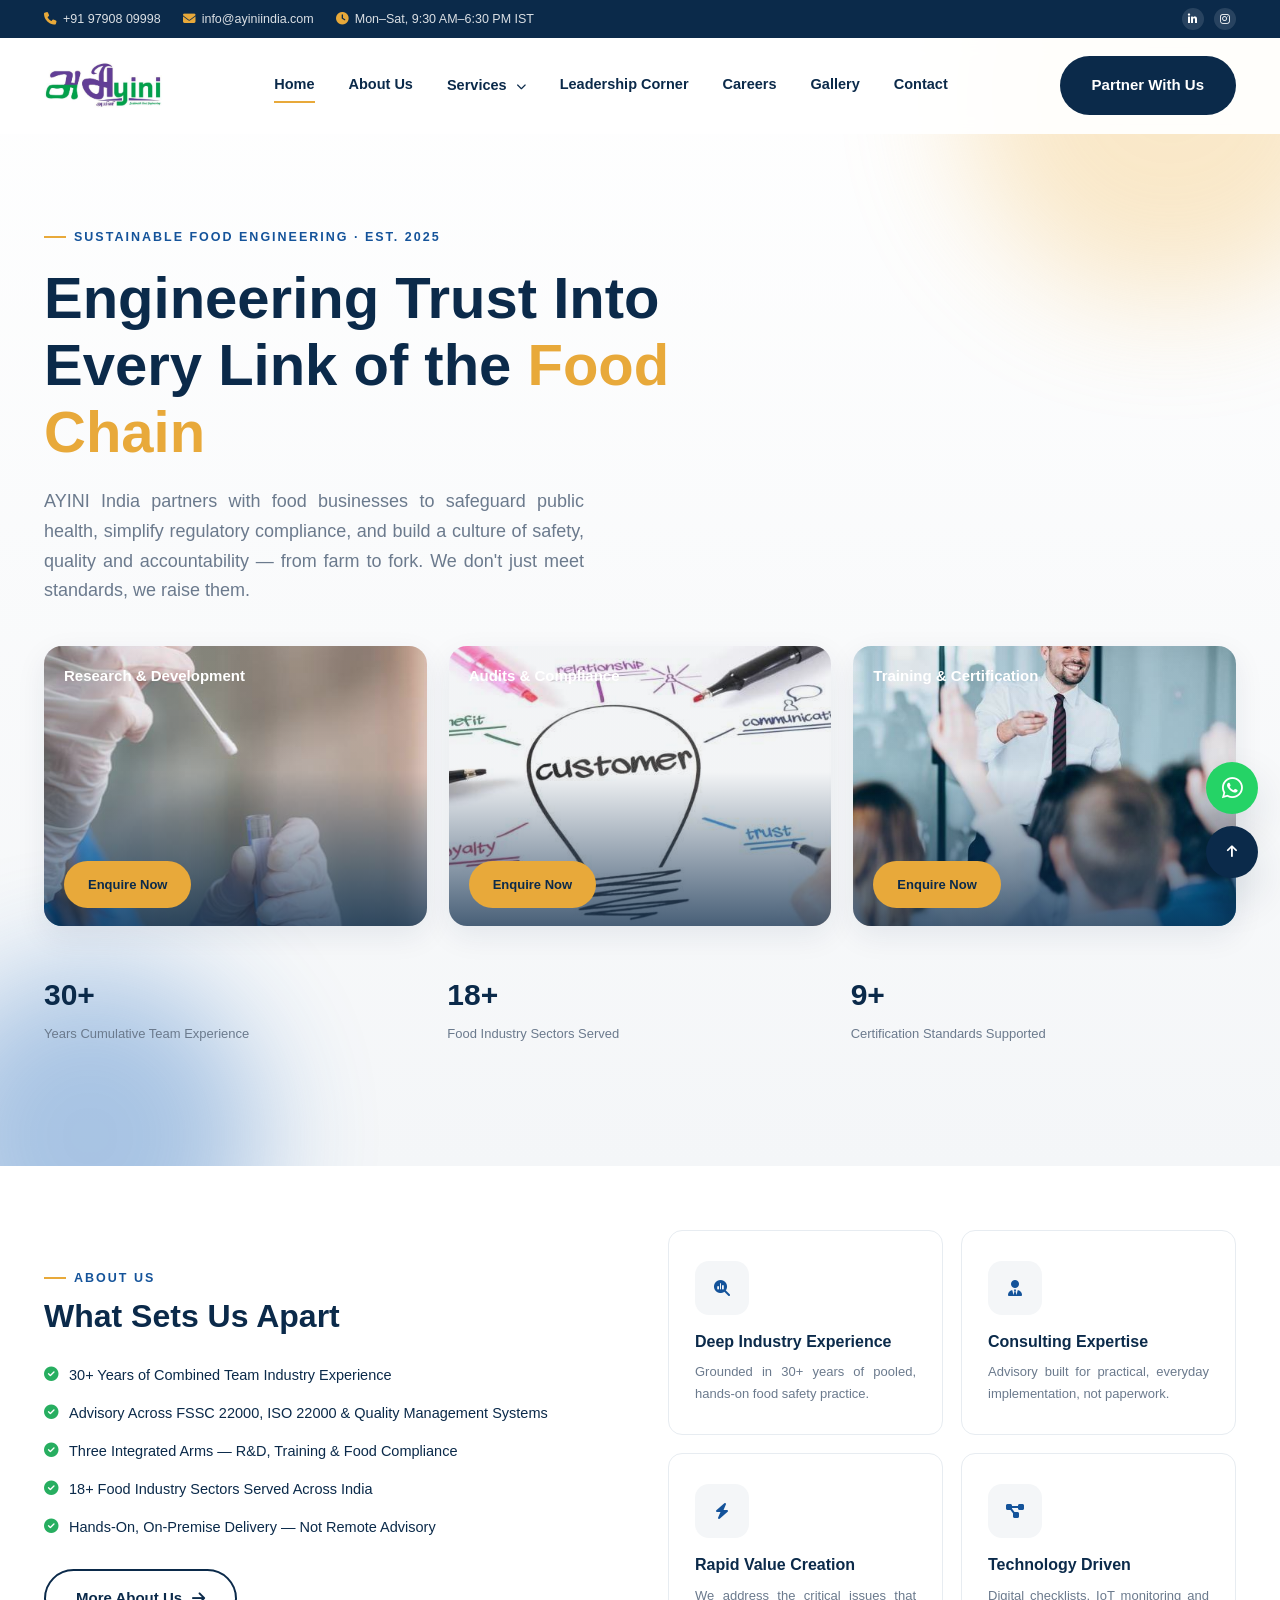
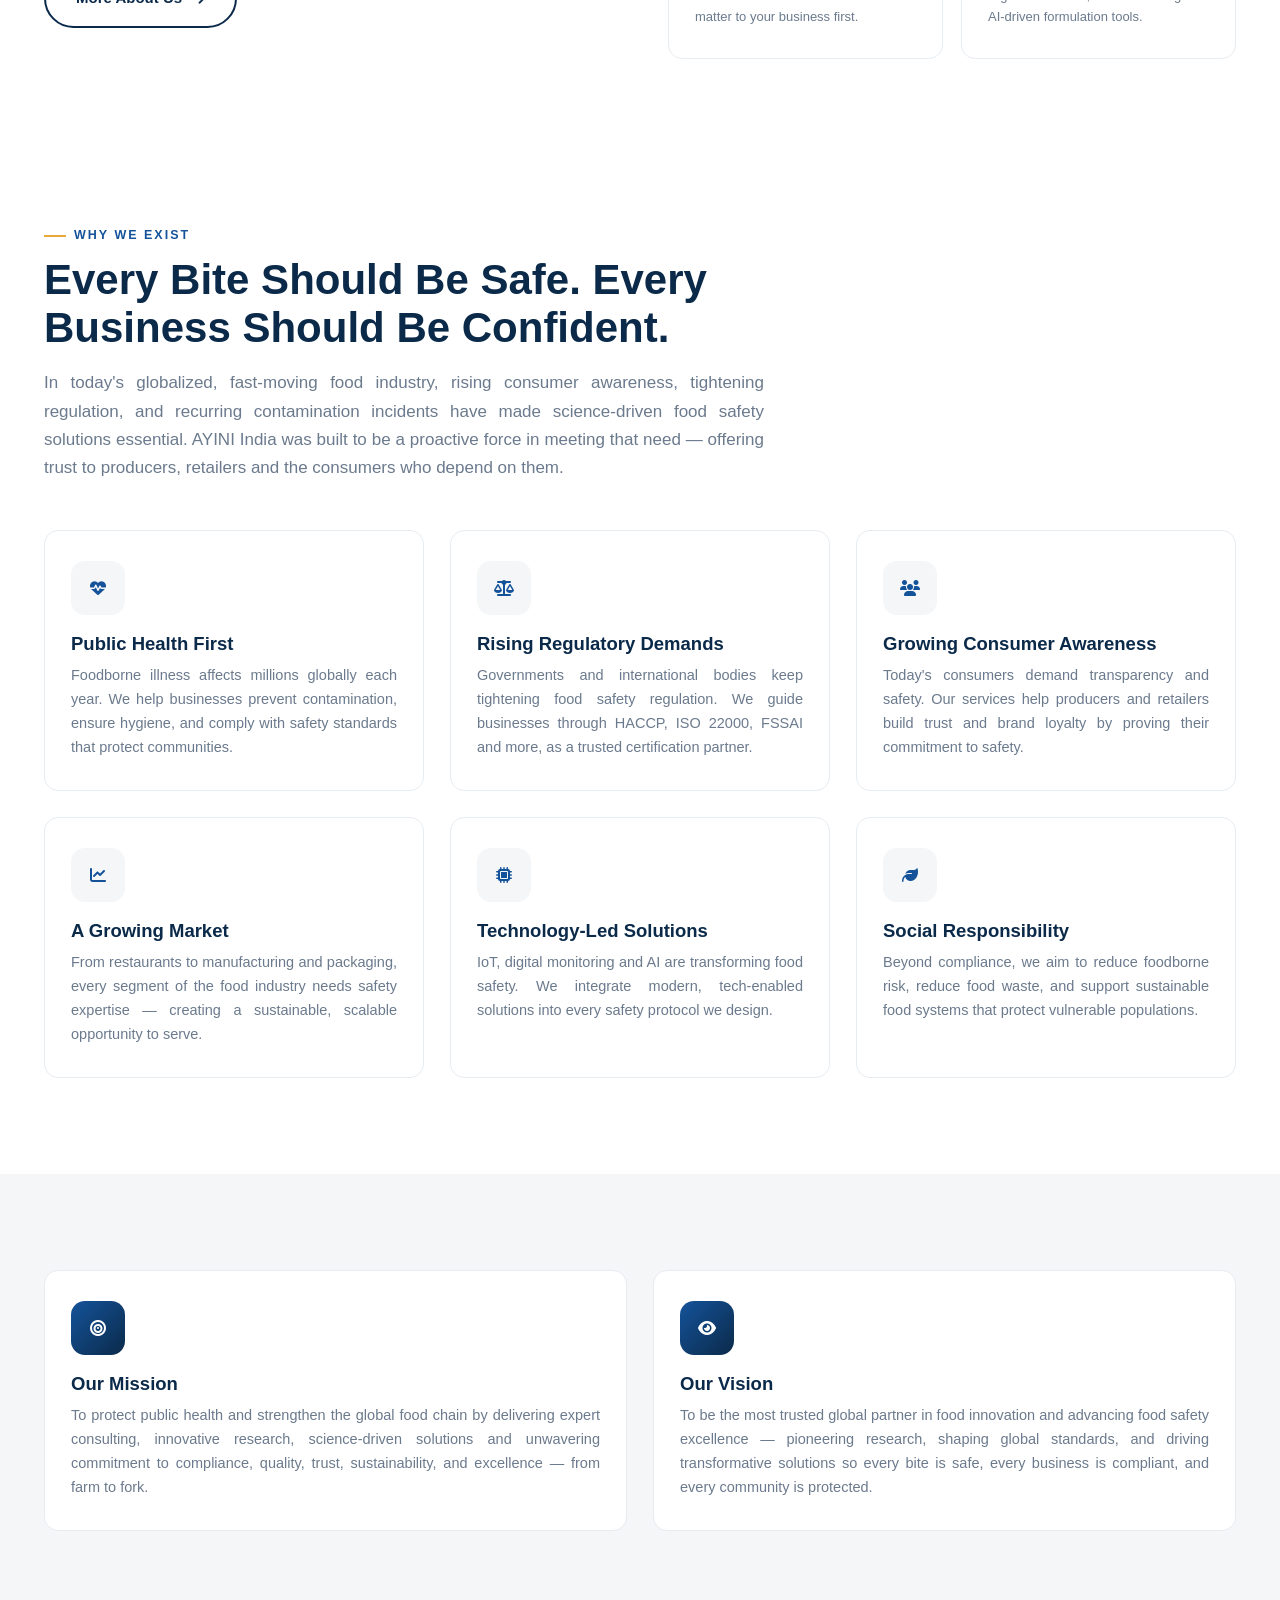
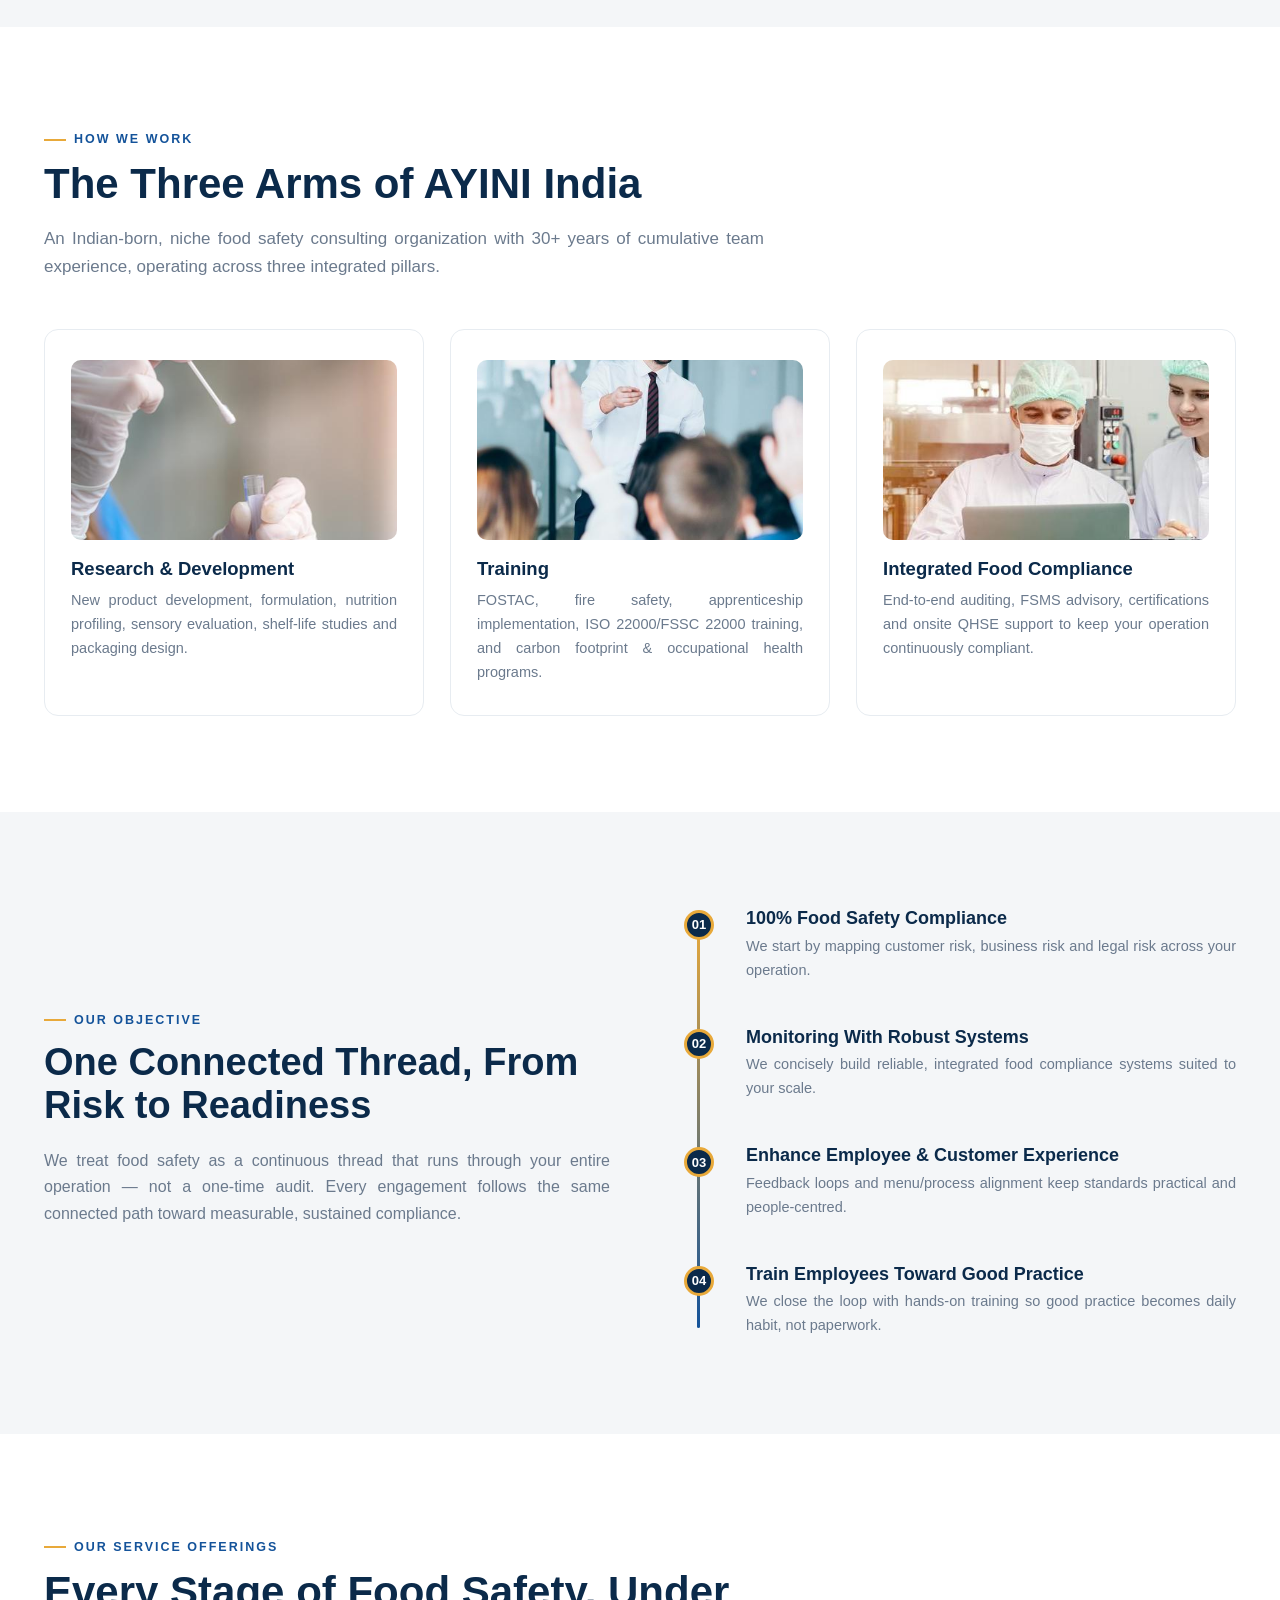
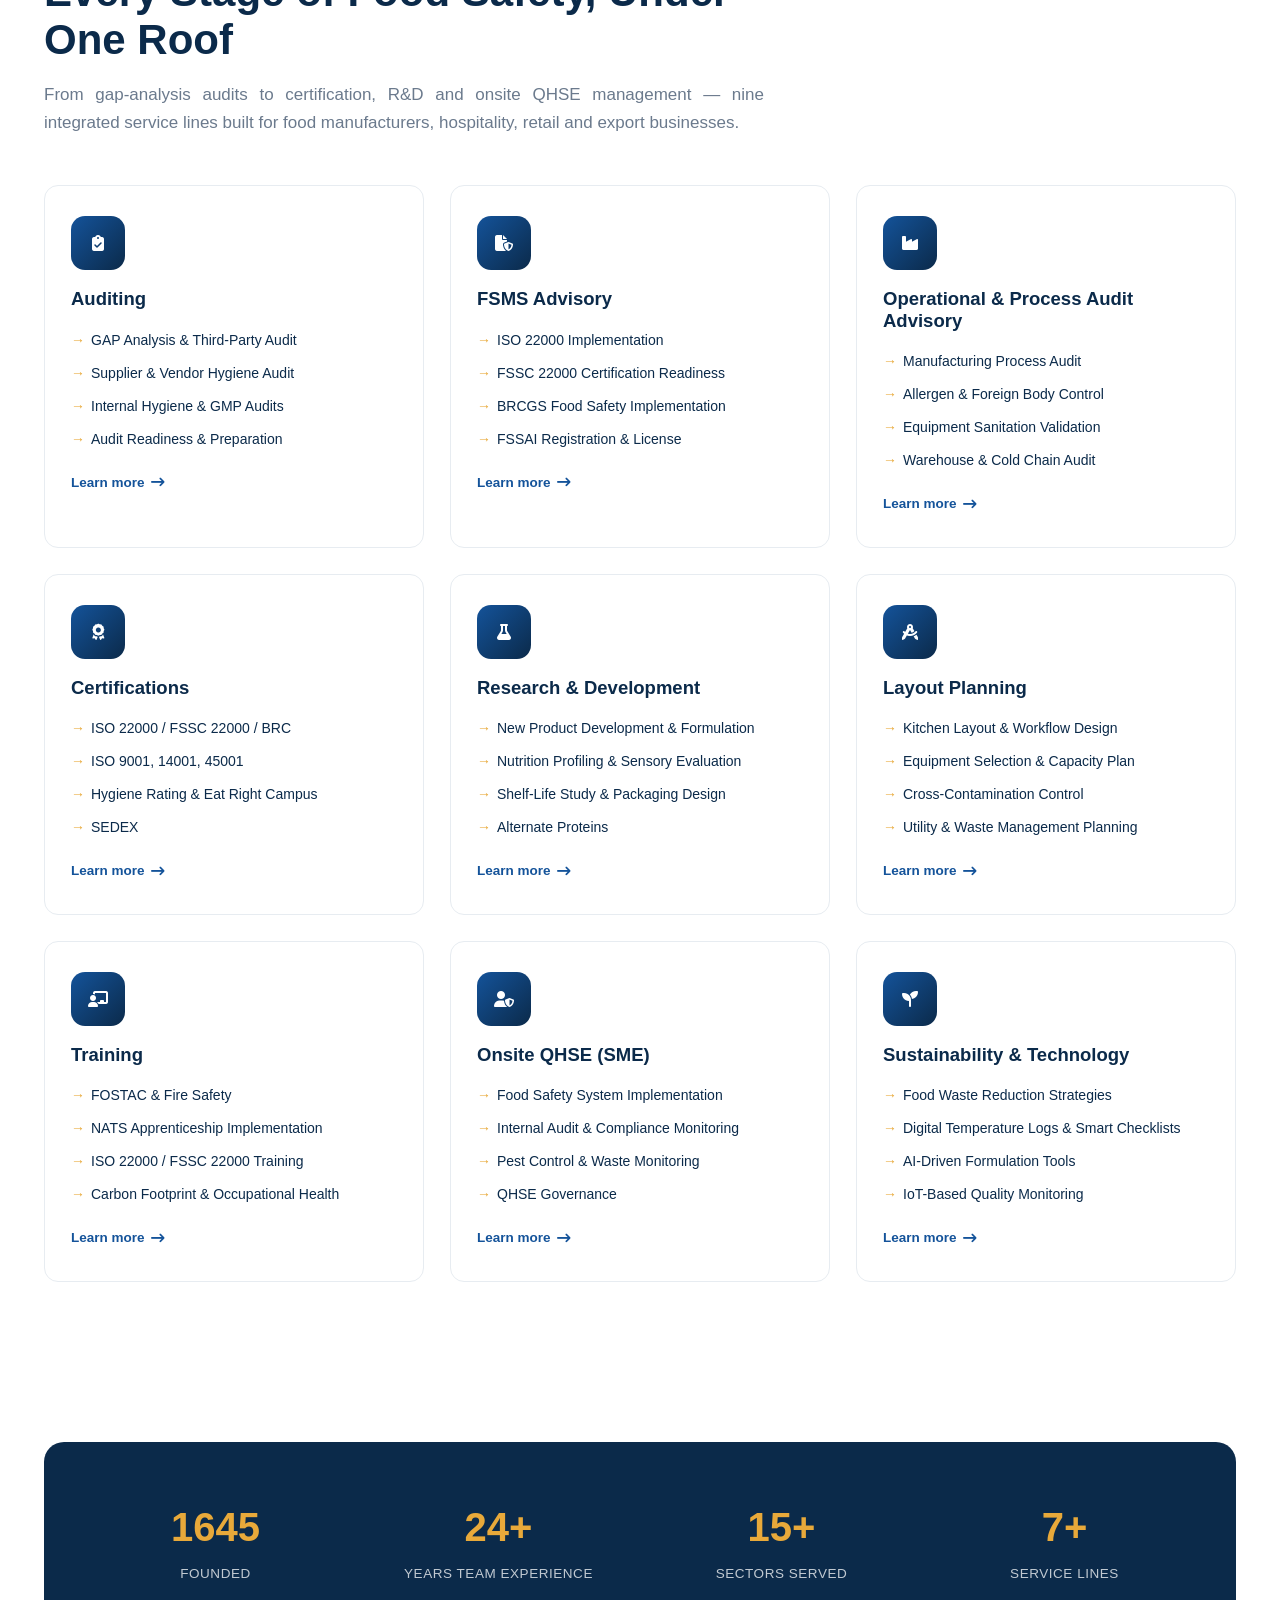
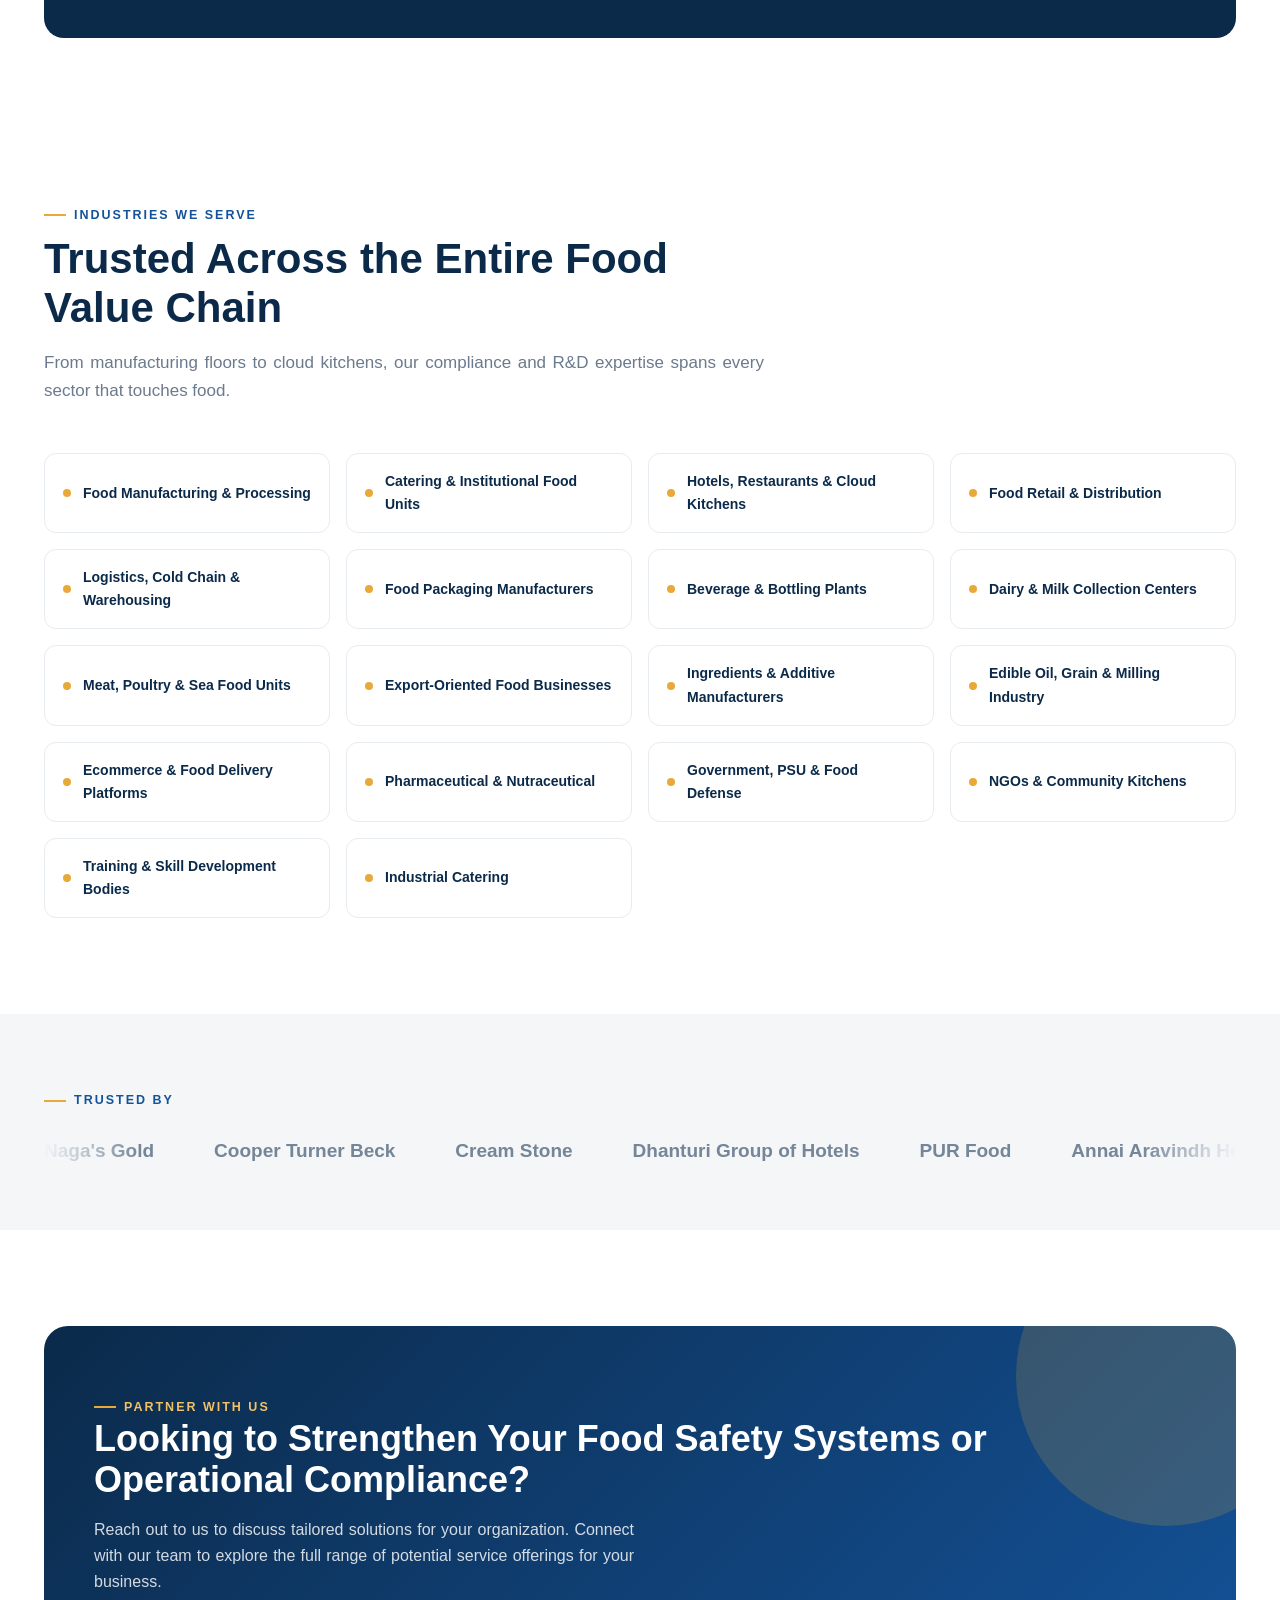
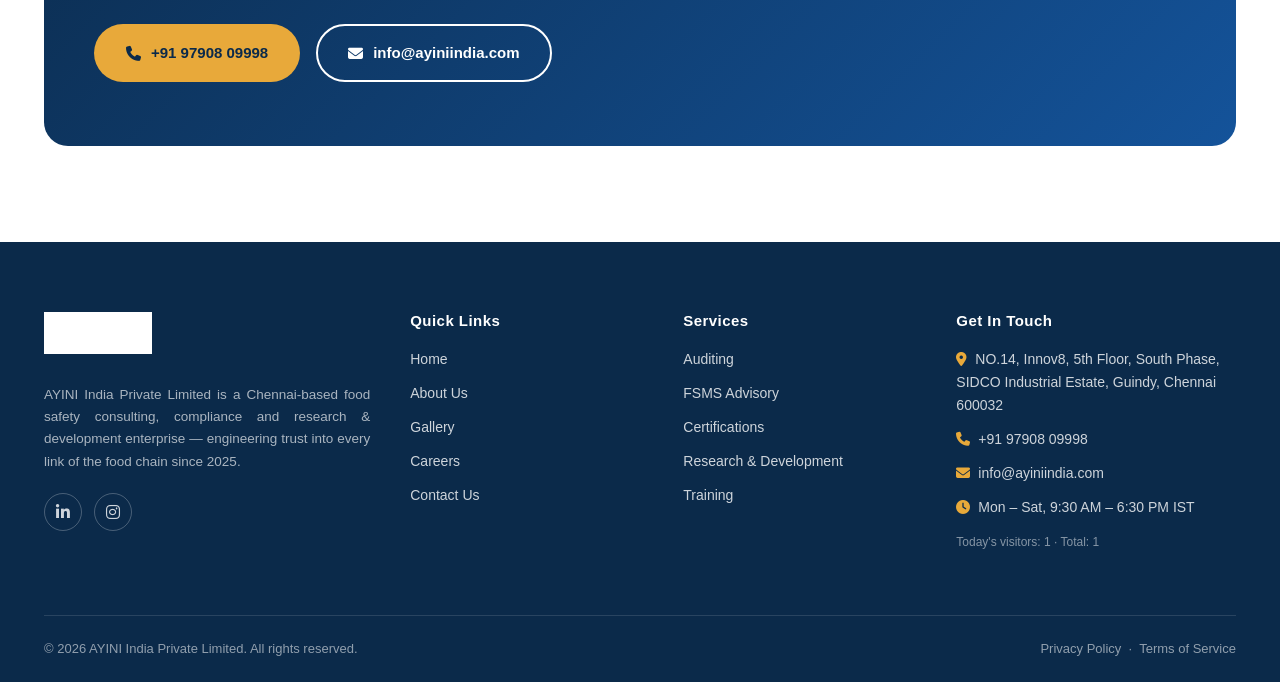
==== commit 38567a60: "Add files via upload" ====
--- a/index.html
+++ b/index.html
@@ -59,6 +59,21 @@
 <!-- Loading Screen -->
 <div id="loader" aria-hidden="true"><div class="mark"></div></div>
 
+<!-- Top Utility Bar -->
+<div id="utility-bar">
+  <div class="container utility-inner">
+    <div class="utility-left">
+      <a href="tel:+919790809998"><i class="fa-solid fa-phone"></i>+91 97908 09998</a>
+      <span class="hide-mobile"><i class="fa-solid fa-envelope"></i>info@ayiniindia.com</span>
+      <span class="hide-mobile"><i class="fa-solid fa-clock"></i>Mon–Sat, 9:30 AM–6:30 PM IST</span>
+    </div>
+    <div class="utility-social">
+      <a href="https://www.linkedin.com/company/ayini-india-private-limited/" target="_blank" rel="noopener" aria-label="LinkedIn"><i class="fa-brands fa-linkedin-in"></i></a>
+      <a href="https://www.instagram.com/popular/ayini-india-private-limited/" target="_blank" rel="noopener" aria-label="Instagram"><i class="fa-brands fa-instagram"></i></a>
+    </div>
+  </div>
+</div>
+
 <!-- Header -->
 <header id="site-header">
   <div class="container header-inner">
@@ -68,10 +83,38 @@
     <nav class="nav-desktop" aria-label="Primary">
       <a href="index.html" class="active">Home</a>
       <a href="pages/about.html">About Us</a>
-      <a href="index.html#services">Services</a>
-      <a href="index.html#industries">Industries</a>
+      <div class="nav-item-mega">
+        <a href="index.html#services">Services <i class="fa-solid fa-chevron-down"></i></a>
+        <div class="mega-panel">
+          <div class="mega-col">
+            <b>Research &amp; Development</b>
+            <a href="pages/services/research-development.html">New Product Development</a>
+            <a href="pages/services/research-development.html">Shelf-Life &amp; Sensory Study</a>
+            <a href="pages/services/research-development.html">Packaging &amp; Design</a>
+          </div>
+          <div class="mega-col">
+            <b>Training</b>
+            <a href="pages/services/training.html">FOSTAC &amp; Fire Safety</a>
+            <a href="pages/services/training.html">ISO 22000 / FSSC 22000</a>
+            <a href="pages/services/training.html">Occupational Health</a>
+          </div>
+          <div class="mega-col">
+            <b>Audits</b>
+            <a href="pages/services/auditing.html">GAP &amp; Hygiene Audits</a>
+            <a href="pages/services/operational-audit.html">Process &amp; GMP Audits</a>
+            <a href="pages/services/onsite-qhse.html">Onsite QHSE</a>
+          </div>
+          <div class="mega-col">
+            <b>Certification &amp; Advisory</b>
+            <a href="pages/services/fsms-advisory.html">FSSAI / ISO 22000</a>
+            <a href="pages/services/certifications.html">FSSC 22000 / BRC / SEDEX</a>
+            <a href="pages/careers.html">Careers &amp; Opportunities</a>
+          </div>
+        </div>
+      </div>
+      <a href="pages/about.html#organisation">Leadership Corner</a>
+      <a href="pages/careers.html">Careers</a>
       <a href="gallery/index.html">Gallery</a>
-      <a href="pages/careers.html">Careers</a>
       <a href="pages/contact.html">Contact</a>
     </nav>
     <div class="header-cta">
@@ -89,26 +132,62 @@
 <section id="hero">
   <div class="hero-bg-shape one"></div>
   <div class="hero-bg-shape two"></div>
-  <div class="container hero-grid">
-    <div class="hero-copy">
+  <div class="container">
+    <div class="hero-copy" style="max-width:720px;margin-bottom:40px;">
       <span class="eyebrow">Sustainable Food Engineering · Est. 2025</span>
       <h1>Engineering Trust Into Every Link of the <span class="accent">Food Chain</span></h1>
       <p class="lead justified">AYINI India partners with food businesses to safeguard public health, simplify regulatory compliance, and build a culture of safety, quality and accountability — from farm to fork. We don't just meet standards, we raise them.</p>
-      <div class="hero-actions">
-        <a href="#services" class="btn btn-primary">Explore Our Services <i class="fa-solid fa-arrow-right"></i></a>
-        <a href="pages/contact.html" class="btn btn-outline">Talk to Our Experts</a>
-      </div>
-      <div class="hero-stats">
-        <div class="hero-stat"><b data-count="30" data-suffix="+">0</b><span>Years Cumulative Team Experience</span></div>
-        <div class="hero-stat"><b data-count="18" data-suffix="+">0</b><span>Food Industry Sectors Served</span></div>
-        <div class="hero-stat"><b data-count="9" data-suffix="+">0</b><span>Certification Standards Supported</span></div>
-      </div>
-    </div>
-    <div class="hero-visual reveal">
-      <img src="assets/images/content/compliance-floor.jpg" alt="Food manufacturing team reviewing compliance data on the production floor">
-      <div class="hero-badge">
-        <i class="fa-solid fa-shield-halved" style="color:var(--gold-500);font-size:26px;"></i>
-        <div><b>Zero Risk,</b><span>Full Compliance Ecosystem</span></div>
+    </div>
+
+    <div class="hero3-grid">
+      <div class="hero3-card">
+        <img src="assets/images/content/rnd-lab.jpg" alt="Laboratory research and food safety testing">
+        <span class="h3-label">Research &amp; Development</span>
+        <a href="pages/contact.html" class="btn btn-gold">Enquire Now</a>
+      </div>
+      <div class="hero3-card">
+        <img src="assets/images/gallery/customer-trust.jpg" alt="Food inspection and label compliance review">
+        <span class="h3-label">Audits &amp; Compliance</span>
+        <a href="pages/contact.html" class="btn btn-gold">Enquire Now</a>
+      </div>
+      <div class="hero3-card">
+        <img src="assets/images/content/training.jpg" alt="Food safety training classroom session">
+        <span class="h3-label">Training &amp; Certification</span>
+        <a href="pages/contact.html" class="btn btn-gold">Enquire Now</a>
+      </div>
+    </div>
+
+    <div class="hero-stats" style="margin-top:44px;">
+      <div class="hero-stat"><b data-count="30" data-suffix="+">0</b><span>Years Cumulative Team Experience</span></div>
+      <div class="hero-stat"><b data-count="18" data-suffix="+">0</b><span>Food Industry Sectors Served</span></div>
+      <div class="hero-stat"><b data-count="9" data-suffix="+">0</b><span>Certification Standards Supported</span></div>
+    </div>
+  </div>
+</section>
+
+<!-- ABOUT US SNAPSHOT (wireframe-style checklist stats) -->
+<section class="section section--tight">
+  <div class="container">
+    <div class="grid grid-2" style="align-items:center;gap:56px;">
+      <div class="reveal">
+        <span class="eyebrow">About Us</span>
+        <h2 style="font-size:clamp(24px,3vw,32px);margin:10px 0 16px;">What Sets Us Apart</h2>
+        <ul class="check-stats">
+          <li><i class="fa-solid fa-circle-check"></i>30+ Years of Combined Team Industry Experience</li>
+          <li><i class="fa-solid fa-circle-check"></i>Advisory Across FSSC 22000, ISO 22000 &amp; Quality Management Systems</li>
+          <li><i class="fa-solid fa-circle-check"></i>Three Integrated Arms — R&amp;D, Training &amp; Food Compliance</li>
+          <li><i class="fa-solid fa-circle-check"></i>18+ Food Industry Sectors Served Across India</li>
+          <li><i class="fa-solid fa-circle-check"></i>Hands-On, On-Premise Delivery — Not Remote Advisory</li>
+        </ul>
+        <a href="pages/about.html" class="btn btn-outline">More About Us <i class="fa-solid fa-arrow-right"></i></a>
+      </div>
+      <div class="reveal">
+        <div class="grid grid-2 reveal-stagger" style="gap:18px;">
+          <div class="card icon-card"><div class="icon-wrap"><i class="fa-solid fa-magnifying-glass-chart"></i></div><h3 style="font-size:16px;">Deep Industry Experience</h3><p style="font-size:13px;">Grounded in 30+ years of pooled, hands-on food safety practice.</p></div>
+          <div class="card icon-card"><div class="icon-wrap"><i class="fa-solid fa-user-tie"></i></div><h3 style="font-size:16px;">Consulting Expertise</h3><p style="font-size:13px;">Advisory built for practical, everyday implementation, not paperwork.</p></div>
+          <div class="card icon-card"><div class="icon-wrap"><i class="fa-solid fa-bolt"></i></div><h3 style="font-size:16px;">Rapid Value Creation</h3><p style="font-size:13px;">We address the critical issues that matter to your business first.</p></div>
+          <div class="card icon-card"><div class="icon-wrap"><i class="fa-solid fa-diagram-project"></i></div><h3 style="font-size:16px;">Technology Driven</h3><p style="font-size:13px;">Digital checklists, IoT monitoring and AI-driven formulation tools.</p></div>
+        </div>
       </div>
     </div>
   </div>
--- a/assets/css/style.css
+++ b/assets/css/style.css
@@ -138,7 +138,7 @@
    Hero
    ========================================================================== */
 #hero {
-  position: relative; padding: 190px 0 120px; overflow: hidden;
+  position: relative; padding: 220px 0 120px; overflow: hidden;
   background: linear-gradient(180deg, #FFFFFF 0%, var(--grey-100) 100%);
 }
 .hero-bg-shape {
@@ -333,7 +333,225 @@
 .float-btn.totop.show { opacity: 1; pointer-events: auto; transform: translateY(0); }
 .float-btn:hover { transform: translateY(-4px) scale(1.05); }
 
-/* Focus visibility (accessibility) */
+/* ==========================================================================
+   Page Banner (interior pages)
+   ========================================================================== */
+.page-banner {
+  position: relative; padding: 200px 0 70px; overflow: hidden;
+  background: linear-gradient(180deg, #FFFFFF 0%, var(--grey-100) 100%);
+}
+.page-banner .hero-bg-shape.one { width: 320px; height: 320px; top: -100px; right: -80px; }
+.page-banner .hero-bg-shape.two { width: 260px; height: 260px; bottom: -120px; left: -60px; }
+.breadcrumb { font-size: 13.5px; color: var(--grey-500); margin-bottom: 14px; position: relative; z-index: 1; }
+.breadcrumb a { color: var(--royal-600); font-weight: 600; }
+.breadcrumb span { margin: 0 6px; }
+.page-banner h1 { position: relative; z-index: 1; font-size: clamp(30px, 4.2vw, 48px); max-width: 760px; }
+.page-banner p.lead { position: relative; z-index: 1; color: var(--grey-500); font-size: 17px; max-width: 640px; margin-top: 16px; }
+
+/* ==========================================================================
+   Org chart
+   ========================================================================== */
+.org-chart { text-align: center; }
+.org-node {
+  display: inline-block; background: var(--navy-900); color: var(--white); border-radius: 12px;
+  padding: 16px 26px; font-weight: 700; font-size: 14.5px; box-shadow: var(--shadow-soft);
+}
+.org-node.ceo { background: var(--royal-600); }
+.org-connector { width: 2px; height: 30px; background: var(--grey-200); margin: 0 auto; }
+.org-row { display: flex; justify-content: center; gap: 20px; flex-wrap: wrap; margin-top: 0; }
+.org-leaf {
+  background: var(--white); border: 1px solid var(--grey-200); border-radius: 12px; padding: 14px 18px;
+  font-size: 13px; font-weight: 700; text-align: center; min-width: 150px; box-shadow: var(--shadow-soft);
+}
+.org-leaf small { display: block; font-weight: 500; color: var(--grey-500); margin-top: 4px; font-size: 11.5px; }
+
+/* ==========================================================================
+   Timeline (About page)
+   ========================================================================== */
+.timeline-track { position: relative; padding-left: 40px; border-left: 3px solid var(--grey-200); }
+.timeline-item { position: relative; padding-bottom: 40px; }
+.timeline-item:last-child { padding-bottom: 0; }
+.timeline-item::before {
+  content: ""; position: absolute; left: -49px; top: 2px; width: 16px; height: 16px; border-radius: 50%;
+  background: var(--gold-500); border: 3px solid var(--white); box-shadow: 0 0 0 3px var(--grey-200);
+}
+.timeline-item b.year { color: var(--royal-600); font-size: 13px; letter-spacing: .05em; }
+.timeline-item h4 { font-size: 18px; margin: 6px 0 8px; }
+.timeline-item p { color: var(--grey-500); font-size: 14.5px; margin: 0; }
+
+/* Value chip (About core values) */
+.value-chip { display: flex; gap: 14px; align-items: flex-start; padding: 18px 0; border-bottom: 1px solid var(--grey-200); }
+.value-chip:last-child { border-bottom: none; }
+.value-chip .num { font-size: 22px; font-weight: 800; color: var(--grey-200); flex-shrink: 0; width: 40px; }
+.value-chip h4 { font-size: 16px; margin-bottom: 4px; }
+.value-chip p { color: var(--grey-500); font-size: 13.5px; margin: 0; }
+
+/* ==========================================================================
+   Gallery — masonry, filters, lightbox
+   ========================================================================== */
+.gallery-filters { display: flex; gap: 10px; flex-wrap: wrap; margin-bottom: 34px; }
+.filter-btn {
+  padding: 10px 20px; border-radius: 999px; border: 1px solid var(--grey-200); background: var(--white);
+  font-size: 13.5px; font-weight: 700; cursor: pointer; transition: all .25s ease; color: var(--navy-900);
+}
+.filter-btn:hover { border-color: var(--gold-500); }
+.filter-btn.active { background: var(--navy-900); color: var(--white); border-color: var(--navy-900); }
+
+/* Uniform animated grid (replaces the staggered masonry look) */
+.gallery-grid {
+  display: grid; grid-template-columns: repeat(auto-fill, minmax(280px, 1fr));
+  grid-auto-rows: 250px; gap: 20px;
+}
+.gallery-card {
+  position: relative; border-radius: var(--radius-card); overflow: hidden; cursor: zoom-in;
+  box-shadow: var(--shadow-soft); transition: transform .35s ease, box-shadow .35s ease;
+  opacity: 0; transform: translateY(22px) scale(.97);
+  animation: galleryIn .6s cubic-bezier(.22,1,.36,1) forwards;
+  animation-delay: var(--gd, 0ms);
+}
+@keyframes galleryIn { to { opacity: 1; transform: translateY(0) scale(1); } }
+.gallery-card:hover { transform: translateY(-6px); box-shadow: var(--shadow-lift); }
+.gallery-card img { width: 100%; height: 100%; object-fit: cover; display: block; transition: transform .6s ease; }
+.gallery-card:hover img { transform: scale(1.08); }
+.gallery-card .cap {
+  position: absolute; inset: auto 0 0 0; padding: 16px; color: #fff;
+  background: linear-gradient(0deg, rgba(11,42,74,.9), transparent);
+  font-size: 13.5px; font-weight: 700; opacity: 0; transform: translateY(8px); transition: all .3s ease;
+}
+.gallery-card:hover .cap { opacity: 1; transform: translateY(0); }
+.gallery-card .zoom-hint {
+  position: absolute; top: 12px; right: 12px; width: 34px; height: 34px; border-radius: 50%;
+  background: rgba(255,255,255,.9); color: var(--navy-900); display: flex; align-items: center; justify-content: center;
+  font-size: 13px; opacity: 0; transform: scale(.8); transition: all .25s ease;
+}
+.gallery-card:hover .zoom-hint { opacity: 1; transform: scale(1); }
+
+.gallery-skeleton { display: grid; grid-template-columns: repeat(auto-fill, minmax(280px,1fr)); grid-auto-rows: 250px; gap: 20px; }
+.gallery-skeleton .sk-item { border-radius: var(--radius-card); background: linear-gradient(90deg, var(--grey-100) 25%, var(--grey-200) 37%, var(--grey-100) 63%); background-size: 400% 100%; animation: shimmer 1.4s ease infinite; }
+@keyframes shimmer { 0% { background-position: 100% 0; } 100% { background-position: -100% 0; } }
+
+.gallery-empty { text-align: center; padding: 60px 20px; color: var(--grey-500); }
+
+/* Lightbox with zoom */
+#lightbox {
+  position: fixed; inset: 0; background: rgba(11,42,74,.94); z-index: 2000; display: none;
+  align-items: center; justify-content: center; padding: 40px;
+}
+#lightbox.open { display: flex; }
+#lightbox .lb-stage { max-width: min(900px, 90vw); max-height: 82vh; overflow: hidden; border-radius: 10px; box-shadow: 0 20px 60px rgba(0,0,0,.5); display: flex; align-items: center; justify-content: center; }
+#lightbox img { max-width: min(900px, 90vw); max-height: 82vh; display: block; cursor: zoom-in; transition: transform .35s ease; transform-origin: center center; }
+#lightbox img.zoomed { cursor: zoom-out; transform: scale(1.9); }
+#lightbox .lb-close, #lightbox .lb-nav, #lightbox .lb-zoom {
+  position: absolute; background: rgba(255,255,255,.12); border: none; color: #fff; width: 46px; height: 46px;
+  border-radius: 50%; cursor: pointer; display: flex; align-items: center; justify-content: center; font-size: 18px;
+  transition: background .2s ease;
+}
+#lightbox .lb-close:hover, #lightbox .lb-nav:hover, #lightbox .lb-zoom:hover { background: rgba(255,255,255,.25); }
+#lightbox .lb-close { top: 24px; right: 24px; }
+#lightbox .lb-nav.prev { left: 24px; top: 50%; transform: translateY(-50%); }
+#lightbox .lb-nav.next { right: 24px; top: 50%; transform: translateY(-50%); }
+#lightbox .lb-zoom.in { bottom: 24px; right: calc(50% - 60px); }
+#lightbox .lb-zoom.out { bottom: 24px; right: calc(50% - 110px); }
+#lightbox .lb-caption { position: absolute; bottom: 24px; left: 0; right: 0; text-align: center; color: #fff; font-size: 14px; pointer-events: none; }
+
+/* ==========================================================================
+   Contact page
+   ========================================================================== */
+.contact-layout { display: grid; grid-template-columns: 0.9fr 1.1fr; gap: 40px; align-items: flex-start; }
+@media (max-width: 940px) { .contact-layout { grid-template-columns: 1fr; } }
+.contact-info-card { background: var(--navy-900); color: #fff; border-radius: var(--radius-card); padding: 36px 30px; }
+.contact-info-card h3 { margin-bottom: 8px; }
+.contact-info-card p { color: rgba(255,255,255,.72); font-size: 14px; margin-bottom: 26px; }
+.contact-info-row { display: flex; gap: 14px; margin-bottom: 20px; align-items: flex-start; }
+.contact-info-row i { color: var(--gold-500); font-size: 17px; margin-top: 3px; }
+.contact-info-row b { display: block; font-size: 13px; letter-spacing: .04em; color: rgba(255,255,255,.55); text-transform: uppercase; margin-bottom: 3px; }
+.contact-info-row span, .contact-info-row a { font-size: 14.5px; color: #fff; }
+
+.form-card { background: var(--white); border: 1px solid var(--grey-200); border-radius: var(--radius-card); padding: 36px 30px; box-shadow: var(--shadow-soft); }
+.form-row { display: grid; grid-template-columns: 1fr 1fr; gap: 18px; margin-bottom: 18px; }
+@media (max-width: 560px) { .form-row { grid-template-columns: 1fr; } }
+.form-field { display: flex; flex-direction: column; gap: 6px; }
+.form-field.full { grid-column: 1 / -1; }
+.form-field label { font-size: 13px; font-weight: 700; color: var(--navy-900); }
+.form-field input, .form-field select, .form-field textarea {
+  border: 1.5px solid var(--grey-200); border-radius: 10px; padding: 12px 14px; font-family: var(--font-base);
+  font-size: 14.5px; color: var(--navy-900); transition: border-color .2s ease;
+}
+.form-field input:focus, .form-field select:focus, .form-field textarea:focus { outline: none; border-color: var(--royal-500); }
+.form-field .error-msg { font-size: 12px; color: #C0392B; min-height: 14px; }
+.form-field.invalid input, .form-field.invalid select, .form-field.invalid textarea { border-color: #C0392B; }
+#form-success { display: none; background: #E9F7EF; border: 1px solid #27AE60; color: #1E7E45; padding: 14px 18px; border-radius: 10px; font-size: 14px; margin-bottom: 18px; }
+#form-success.show { display: block; }
+
+.map-embed { border-radius: var(--radius-card); overflow: hidden; border: 1px solid var(--grey-200); height: 320px; }
+.map-embed iframe { width: 100%; height: 100%; border: 0; }
+
+/* ==========================================================================
+   Top Utility Bar (wireframe reference)
+   ========================================================================== */
+#utility-bar {
+  background: var(--navy-900); color: rgba(255,255,255,.85); font-size: 12.5px;
+  position: fixed; top: 0; left: 0; right: 0; z-index: 501; height: 38px; display: flex; align-items: center;
+}
+.utility-inner { display: flex; align-items: center; justify-content: space-between; width: 100%; padding: 0 24px; }
+.utility-left { display: flex; align-items: center; gap: 22px; flex-wrap: wrap; }
+.utility-left a { color: rgba(255,255,255,.85); }
+.utility-left a:hover { color: var(--gold-500); }
+.utility-left i { color: var(--gold-500); margin-right: 6px; }
+.utility-social { display: flex; align-items: center; gap: 10px; }
+.utility-social a {
+  width: 22px; height: 22px; border-radius: 50%; background: rgba(255,255,255,.12);
+  display: flex; align-items: center; justify-content: center; font-size: 11px; color: #fff; transition: background .2s ease;
+}
+.utility-social a:hover { background: var(--gold-500); color: var(--navy-900); }
+@media (max-width: 800px) { .utility-left span.hide-mobile { display: none; } }
+@media (max-width: 560px) { #utility-bar { display: none; } }
+
+/* Push header + hero down to make room for the utility bar */
+#site-header { top: 38px; }
+@media (max-width: 560px) { #site-header { top: 0; } }
+
+/* ==========================================================================
+   Services Mega-Menu
+   ========================================================================== */
+.nav-item-mega { position: relative; }
+.nav-item-mega > a i.fa-chevron-down { font-size: 10px; margin-left: 5px; transition: transform .25s ease; }
+.nav-item-mega:hover > a i.fa-chevron-down { transform: rotate(180deg); }
+.mega-panel {
+  position: absolute; top: calc(100% + 18px); left: 50%; transform: translateX(-50%) translateY(8px);
+  width: min(760px, 90vw); background: var(--white); border-radius: 16px; box-shadow: var(--shadow-lift);
+  border: 1px solid var(--grey-200); padding: 28px; display: grid; grid-template-columns: repeat(4, 1fr); gap: 22px;
+  opacity: 0; visibility: hidden; transition: opacity .25s ease, transform .25s ease, visibility .25s ease;
+  z-index: 400;
+}
+.nav-item-mega:hover .mega-panel { opacity: 1; visibility: visible; transform: translateX(-50%) translateY(0); }
+.mega-col b { display: block; font-size: 12px; letter-spacing: .08em; text-transform: uppercase; color: var(--royal-600); margin-bottom: 12px; }
+.mega-col a { display: block; font-size: 13.5px; color: var(--navy-900); padding: 6px 0; }
+.mega-col a:hover { color: var(--gold-500); padding-left: 4px; }
+@media (max-width: 940px) { .mega-panel { display: none; } }
+
+/* ==========================================================================
+   3-Panel Enquire Hero (wireframe reference)
+   ========================================================================== */
+.hero3-grid { display: grid; grid-template-columns: repeat(3, 1fr); gap: 22px; position: relative; z-index: 1; }
+@media (max-width: 860px) { .hero3-grid { grid-template-columns: 1fr; } }
+.hero3-card {
+  position: relative; border-radius: 18px; overflow: hidden; height: 280px; box-shadow: var(--shadow-soft);
+  opacity: 0; transform: translateY(24px); animation: fadeUp .7s ease forwards;
+}
+.hero3-card:nth-child(1) { animation-delay: .15s; }
+.hero3-card:nth-child(2) { animation-delay: .3s; }
+.hero3-card:nth-child(3) { animation-delay: .45s; }
+.hero3-card img { width: 100%; height: 100%; object-fit: cover; transition: transform .6s ease; }
+.hero3-card:hover img { transform: scale(1.08); }
+.hero3-card::after { content: ""; position: absolute; inset: 0; background: linear-gradient(0deg, rgba(11,42,74,.75) 0%, rgba(11,42,74,.05) 55%); }
+.hero3-card .h3-label { position: absolute; top: 18px; left: 20px; z-index: 2; color: #fff; font-weight: 700; font-size: 15px; }
+.hero3-card .btn { position: absolute; left: 20px; bottom: 18px; z-index: 2; padding: 11px 22px; font-size: 13px; }
+
+/* Checklist stats (About Us block, wireframe reference) */
+.check-stats { margin: 22px 0; }
+.check-stats li { display: flex; align-items: flex-start; gap: 10px; padding: 7px 0; font-size: 14.5px; color: var(--navy-900); }
+.check-stats i { color: #27AE60; margin-top: 3px; }
 a:focus-visible, button:focus-visible, input:focus-visible, textarea:focus-visible {
   outline: 3px solid var(--gold-500); outline-offset: 2px;
 }
